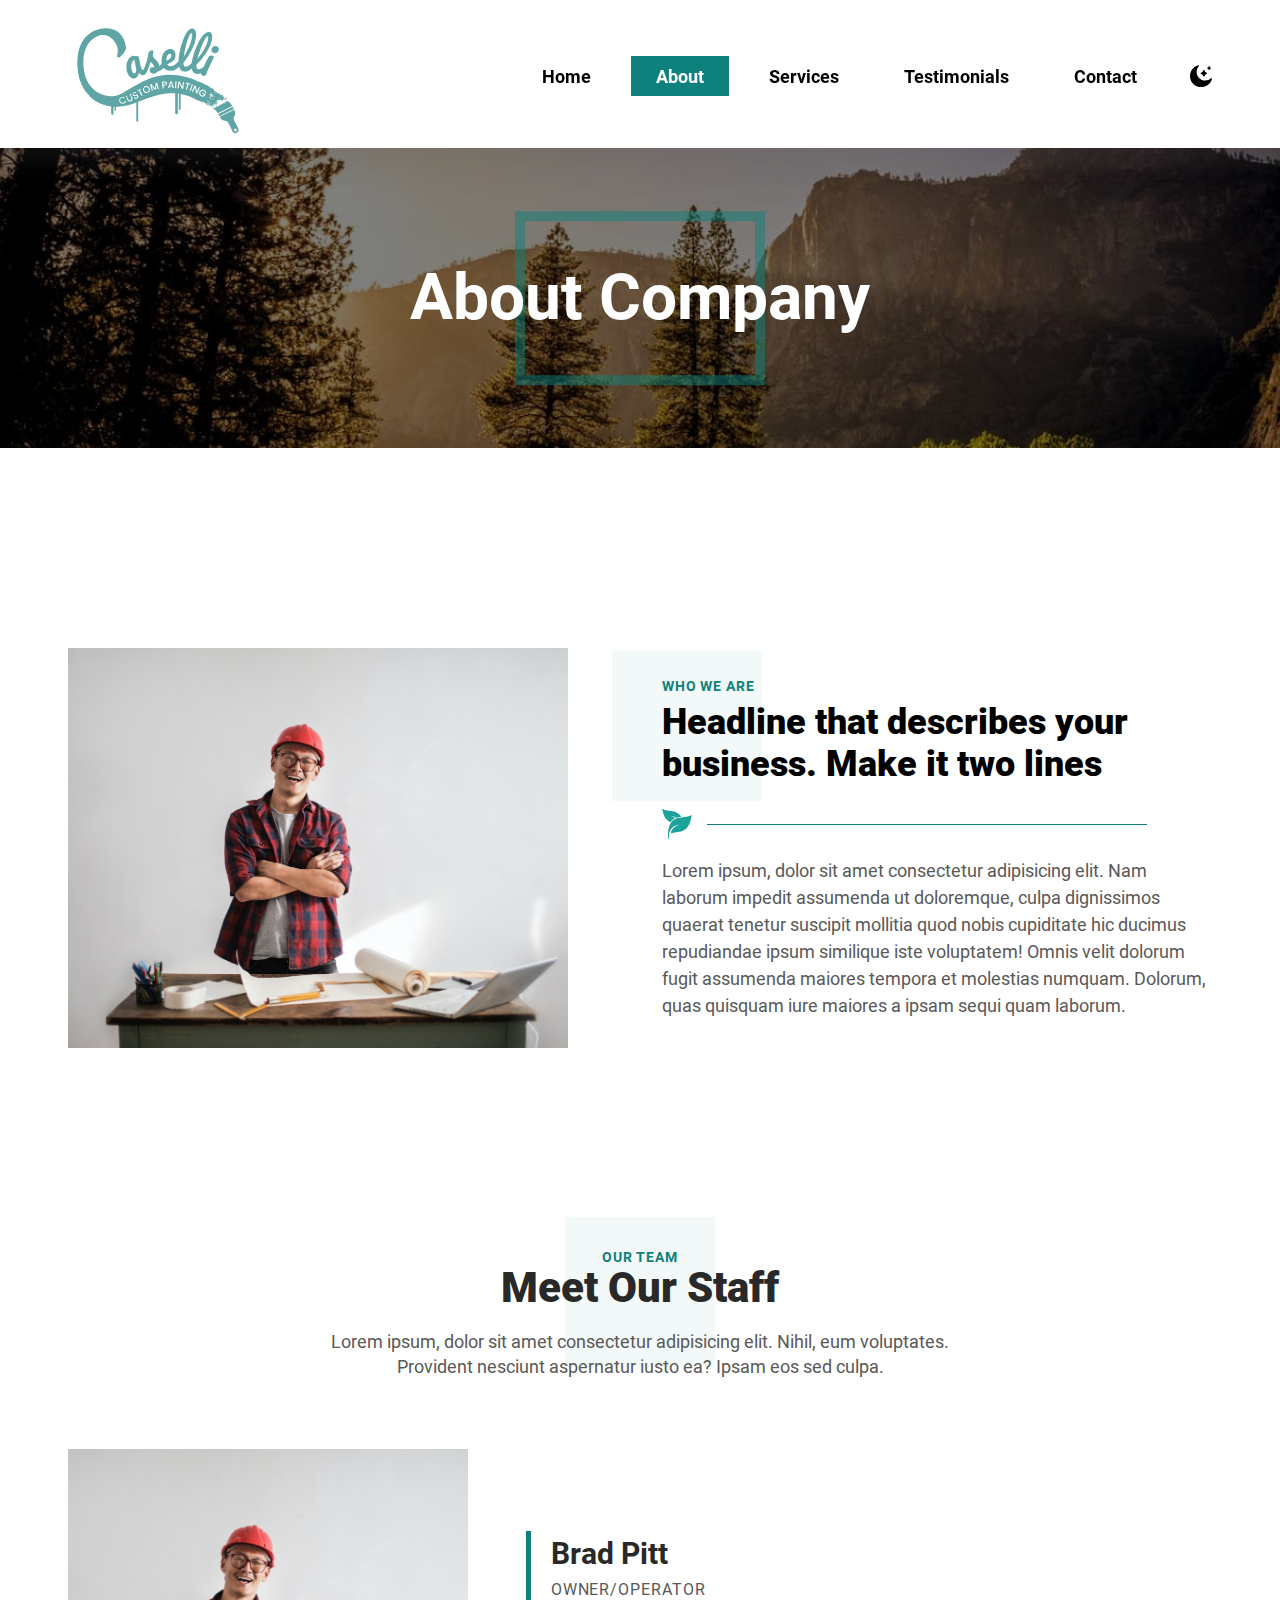
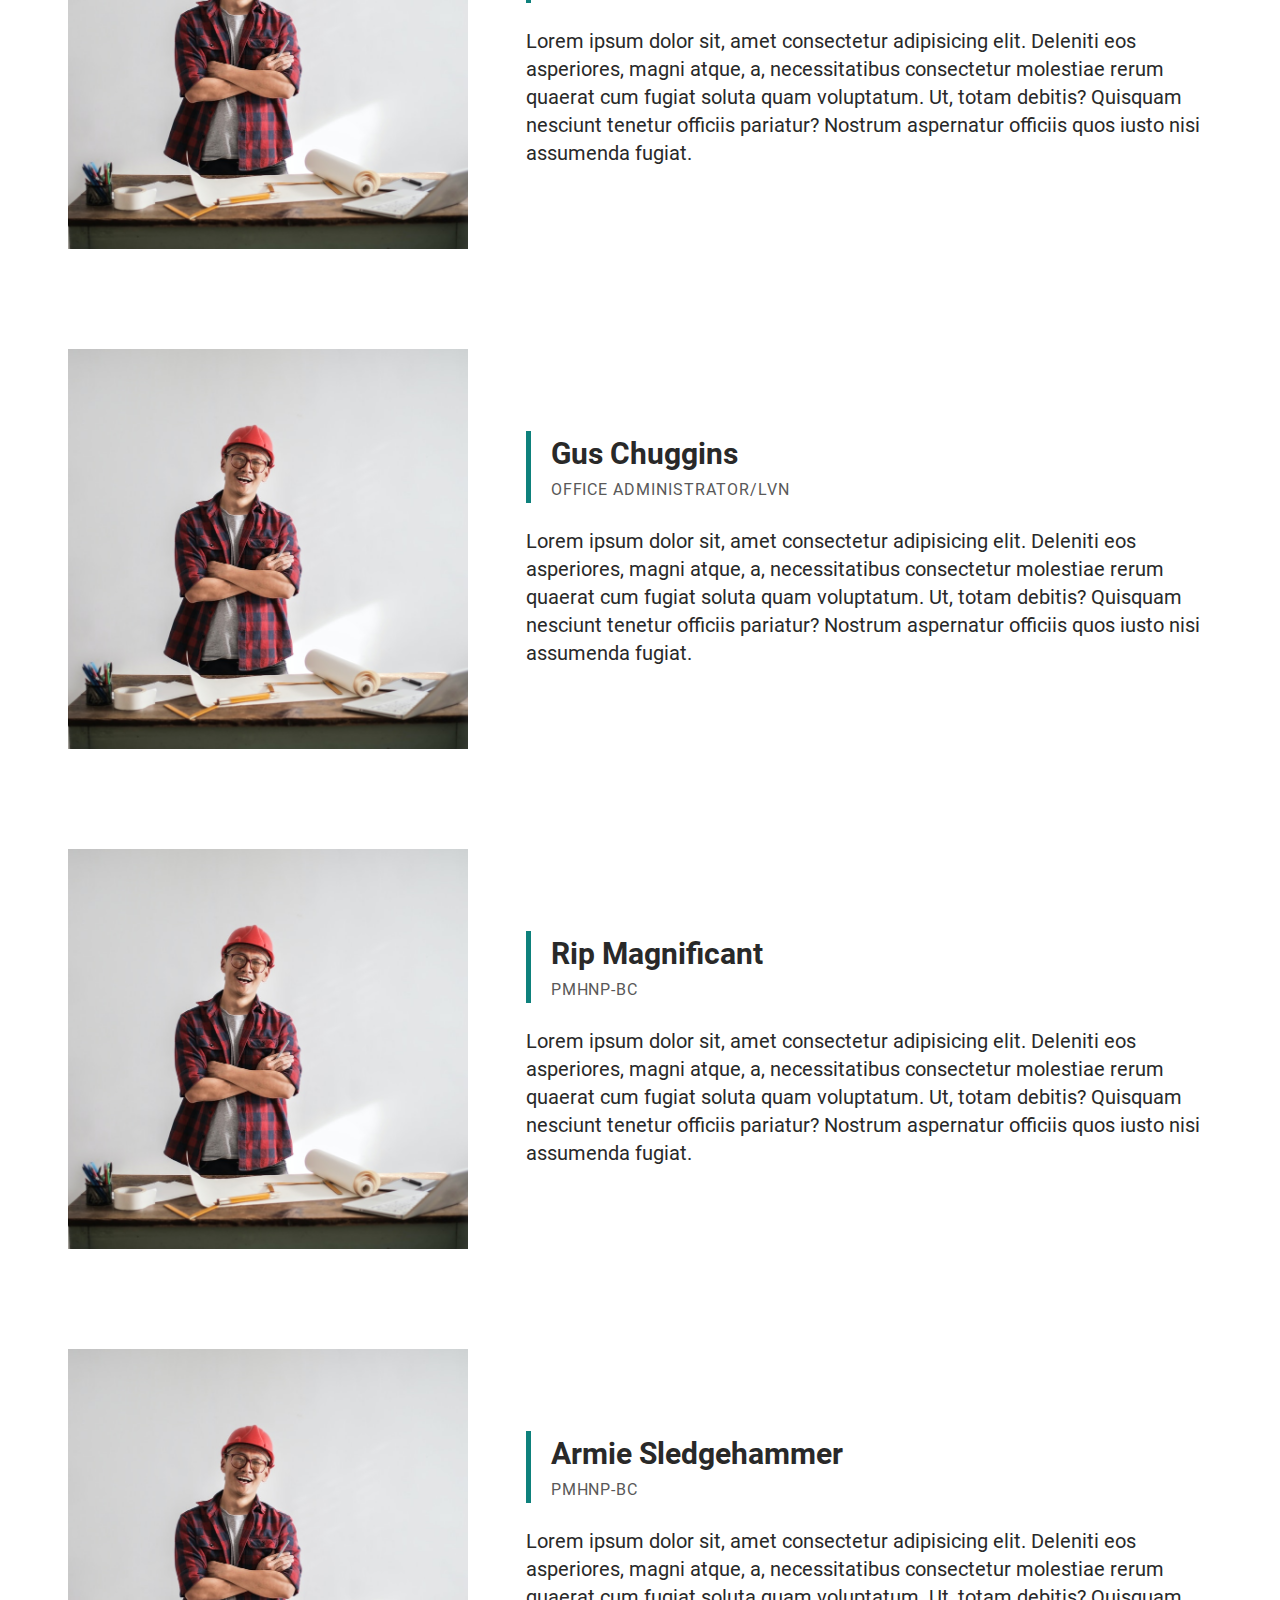
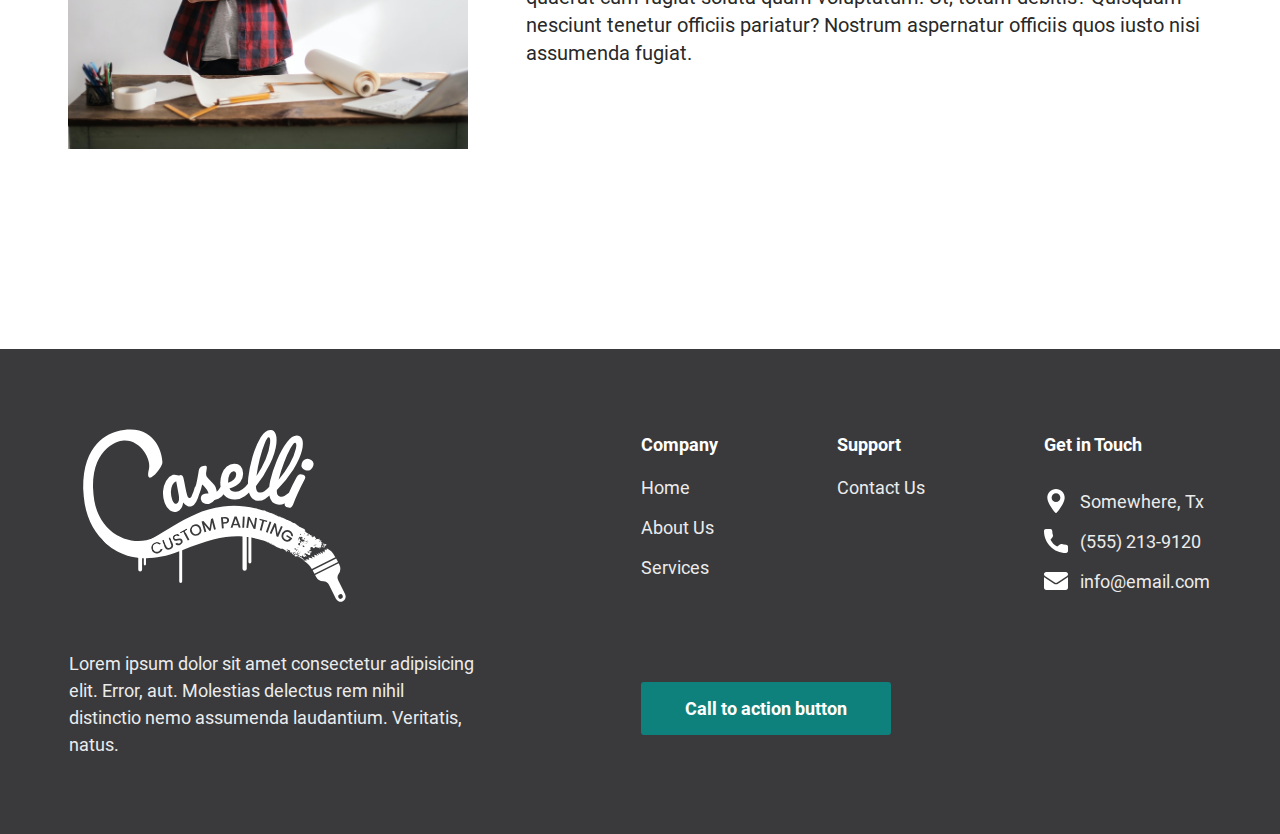
==== about.html @ 822d9004 "Initial Commit" ====
<!DOCTYPE html>
<html lang="en">
<head>

    <meta charset="UTF-8">
    <meta name="viewport" content="width=device-width, initial-scale=1.0">

    <link rel="canonical" href="">

    <meta name="description" content="">
    <meta name="keywords" content="">

    <!--Social Media Display-->
    <meta property="og:title" content=""/>
    <meta property="og:description" content=""/>
    <meta property="og:type" content="website" />
    <meta property="og:url" content=""/>
    <meta property="og:image" content=""/>
    <meta property="og:image:secure_url" content=""/>

    <!--Favicons-->
    <link rel="apple-touch-icon" sizes="180x180" href="/apple-touch-icon.png">
    <link rel="icon" type="image/png" sizes="32x32" href="/favicon-32x32.png?v1">
    <link rel="icon" type="image/png" sizes="16x16" href="/favicon-16x16.png">
    <link rel="manifest" href="/site.webmanifest">
    <meta name="msapplication-TileColor" content="#da532c">
    <meta name="theme-color" content="#ffffff">

    <!-- CSS -->
    <link rel="stylesheet" href="/css/root.css">
    <link rel="stylesheet" href="/css/about.css">
    <link rel="stylesheet" href="/css/dark.css">
    <link rel="stylesheet" href="/css/dark-root-styles.css">

    <title></title>
</head>
<body>

    <a class="skip" aria-label="skip to main content" href="index.html#main">Click To Skip To Main</a>

    <header>

        <!-- Mobile Nav Strip -->
        <div class="mobile-wrapper">
            <div class="mobile-nav container mobile-nav-container">
                <img class="light" id="mobile-logo" src="/images/logo.svg" alt="mobile_company_logo" height="60">

                <img class="dark" id="mobile-logo" src="/images/logo-white.svg" alt="mobile_company_logo" height="60">

                <!-- Hamburger Menu -->
                <button aria-label="open the menu" id="menu-button" class="hamburger hamburger--spring" onclick="toggleNav()" type="button">
                    <span aria-hidden="true" class="hamburger-box">
                        <span aria-hidden="true" class="hamburger-inner"></span>
                    </span>
                </button>
            </div>
        </div>

        <!-- ============================================ -->
        <!--                   NAVIGATION                 -->
        <!-- ============================================ -->

        <nav>
            <div class="navbar-menu">
                <div id="side-menu" class=" side-nav">
                    <a class="nav-logo" href="/index.html">
                        <img class="light" aria-hidden="true" decoding="async" src="images/logo.svg" alt="compnay logo" height="80">
                        <img class="dark" aria-hidden="true" decoding="async" src="images/logo-white.svg" alt="compnay logo" height="80">
                    </a>
                    <ul id="on-top" class="navbar-links">
                        <li class="nav-li"><a class="link" href="/index.html">Home</a></li>
                        <li class="nav-li"><a id="active-menu" class="link" href="/about.html">About</a></li>
                        <li class="nav-li"><a class="link" href="index.html#services">Services</a></li>
                        <!-- <li class="nav-li"><a class="link" href="html/portfolio.html">Portfolio</a></li> -->
                        <li class="nav-li"><a class="link" href="/testimonials.html">Testimonials</a></li>
                        <li class="nav-li"><a class="link" href="/contact.html">Contact</a></li>
                    </ul>
                </div>
                <button class="dark-mode-button top-dark-mode-button" aria-label="dark mode toggle">
                    <img class="moon" aria-hidden="true" src="/images/moon.svg" alt="" width="24" height="24">
                    <img class="sun" aria-hidden="true" src="/images/sun.svg" alt="" width="24" height="24">
                </button>
            </div>
        </nav>
    </header>
        
    <main id="main">
    
        <!-- ============================================ -->
        <!--                    LANDING                   -->
        <!-- ============================================ -->
    
        <section id="int-hero">
            <h1 id="home-h">About Company</h2>
        </section>

        <!-- ============================================ -->
        <!--                     About                    -->
        <!-- ============================================ -->
    
        <section id="about-content" class="section">
            <div class="container">
                <div class="image">
                    <img decoding="async" src="/images/about-image.jpg" alt="" width="" height="">
                </div>
                <div class="content">
                    <span class="topper">Who We Are</span>
                    <h2>Headline that describes your business.  Make it two lines</h2>
                    <div aria-hidden="true" class="decoration">
                        <img src="/images/leaf.svg" alt="">
                        <div class="line"></div>
                    </div>
                    <p>
                        Lorem ipsum, dolor sit amet consectetur adipisicing elit. Nam laborum impedit assumenda ut doloremque, culpa dignissimos quaerat tenetur suscipit mollitia quod nobis cupiditate hic ducimus repudiandae ipsum similique iste voluptatem! Omnis velit dolorum fugit assumenda maiores tempora et molestias numquam. Dolorum, quas quisquam iure maiores a ipsam sequi quam laborum.   
                    </p>
                </div>
            </div>
        </section>

        <!-- ============================================ -->
        <!--                     Staff                    -->
        <!-- ============================================ -->
    
        <section id="staff">
            <span class="topper">Our Team</span>
            <h2>Meet Our Staff</h2>
            <p class="main-p">
                Lorem ipsum, dolor sit amet consectetur adipisicing elit. Nihil, eum voluptates. Provident nesciunt aspernatur iusto ea? Ipsam eos sed culpa.
            </p>
            <div class="container">
                <div class="member">
                    <div class="image">
                        <img decoding="async" src="/images/about-image.jpg" alt="" width="" height="">
                    </div>
                    <div class="content">
                        <div class="desc">
                            <h3>Brad Pitt</h3>
                            <span class="title">Owner/Operator</span></div>
                        <p>
                            Lorem ipsum dolor sit, amet consectetur adipisicing elit. Deleniti eos asperiores, magni atque, a, necessitatibus consectetur molestiae rerum quaerat cum fugiat soluta quam voluptatum. Ut, totam debitis? Quisquam nesciunt tenetur officiis pariatur? Nostrum aspernatur officiis quos iusto nisi assumenda fugiat.
                        </p>
                    </div>
                </div>
                <div class="member">
                    <div class="image">
                        <img decoding="async" src="/images/about-image.jpg" alt="" width="" height="">
                    </div>
                    <div class="content">
                        <div class="desc">
                            <h3>Gus Chuggins</h3>
                            <span class="title">Office Administrator/LVN</span>
                        </div>
                        <p>
                            Lorem ipsum dolor sit, amet consectetur adipisicing elit. Deleniti eos asperiores, magni atque, a, necessitatibus consectetur molestiae rerum quaerat cum fugiat soluta quam voluptatum. Ut, totam debitis? Quisquam nesciunt tenetur officiis pariatur? Nostrum aspernatur officiis quos iusto nisi assumenda fugiat. 
                        </p>
                    </div>
                </div>
                <div class="member">
                    <div class="image">
                        <img loading="lazy" decoding="async" src="/images/about-image.jpg" alt="" width="" height="">
                    </div>
                    <div class="content">
                        <div class="desc">
                            <h3>Rip Magnificant</h3>
                            <span class="title">PMHNP-BC</span>
                        </div>
                        <p>
                            Lorem ipsum dolor sit, amet consectetur adipisicing elit. Deleniti eos asperiores, magni atque, a, necessitatibus consectetur molestiae rerum quaerat cum fugiat soluta quam voluptatum. Ut, totam debitis? Quisquam nesciunt tenetur officiis pariatur? Nostrum aspernatur officiis quos iusto nisi assumenda fugiat.
                        </p>
                    </div>
                </div>
                <div class="member">
                    <div class="image">
                        <img loading="lazy" decoding="async" src="/images/about-image.jpg" alt="" width="" height="">
                    </div>
                    <div class="content">
                        <div class="desc">
                            <h3>Armie Sledgehammer</h3>
                            <span class="title">PMHNP-BC</span>
                        </div>
                        <p>
                            Lorem ipsum dolor sit, amet consectetur adipisicing elit. Deleniti eos asperiores, magni atque, a, necessitatibus consectetur molestiae rerum quaerat cum fugiat soluta quam voluptatum. Ut, totam debitis? Quisquam nesciunt tenetur officiis pariatur? Nostrum aspernatur officiis quos iusto nisi assumenda fugiat.
                        </p>
                    </div>
                </div>
            </div>
        </section>
        
    </main>

    <!-- ============================================ -->
    <!--                     FOOTER                   -->
    <!-- ============================================ -->

    <footer id="footer">
        <div class="container">
            <div class="left-section">
                <a class="logo" href="/index.html"><img loading="lazy" decoding="async" src="/images/logo-white.svg" alt="logo" width="293" height="91"></a>
                <p>
                    Lorem ipsum dolor sit amet consectetur adipisicing elit. Error, aut. Molestias delectus rem nihil distinctio nemo assumenda laudantium. Veritatis, natus.
                </p>
            </div>
            <div class="right-section">
                <div class="lists">
                    <ul>
                        <li><h2>Company</h2></li>
                        <li><a href="/index.html">Home</a></li>
                        <li><a href="/about.html">About Us</a></li>
                        <li><a href="/contact.html">Services</a></li>
                    </ul>
                    <ul>
                        <li><h2>Support</h2></li>
                        <li><a href="/contact.html">Contact Us</a></li>
                    </ul>
                    <ul>
                        <li><h2>Get in Touch</h2></li>
                        <li><img loading="lazy" decoding="async" src="/images/pin.svg" alt="" width="24" height="24"><a href="" target="_blank">Somewhere, Tx</a></li>
                        <li><img loading="lazy" decoding="async" src="/images/footer-phone.svg" alt="" width="24" height="24"><a href="tel:555-213-9120">(555) 213-9120</a></li>
                        <li><img loading="lazy" decoding="async" src="/images/email.svg" alt="" width="24" height="24"><a href="mailto:info@email.com">info@email.com</a></li>
                    </ul>
                </div>
    
                <div class="buttons">
                    <a class="button-solid" href="/contact.html" >
                        Call to action button
                    </a>
                </div>
            </div>
        </div>
    </footer>

    <script>
        var ba = ["MSIE","Trident","Edge"];
        var b, ua = navigator.userAgent;
        for(var i=0; i < ba.length; i++){
            if( ua.indexOf(ba[i]) > -1 ){
                b = ba[i];
                break;
            }
        }
        if(b == "MSIE" || b == "Trident" || b == "Edge"){
            b = "Internet Explorer";
            alert("You are using the " + b + " browser and this browser is incompatible with this website and many others.  Please open this page in a different browser, either Chrome or Firefox.  Thank you!");
        }
    </script>

    <script defer src="/app.js"></script>
</body>
</html>
---- css/root.css ----
/*-- -------------------------- -->
<---         CORE STYLES        -->
<--- -------------------------- -*/
/* roboto-regular - latin */
@font-face {
  font-family: 'Roboto';
  font-style: normal;
  font-weight: 400;
  font-display: swap;
  src: local(''), url('/fonts/roboto-v29-latin-regular.woff2') format('woff2'), /* Chrome 26+, Opera 23+, Firefox 39+ */ url('/fonts/roboto-v29-latin-regular.woff') format('woff');
  
  /* Chrome 6+, Firefox 3.6+, IE 9+, Safari 5.1+ */
}
/* roboto-700 - latin */
@font-face {
  font-family: 'Roboto';
  font-style: normal;
  font-weight: 700;
  font-display: swap;
  src: local(''), url('/fonts/roboto-v29-latin-700.woff2') format('woff2'), /* Chrome 26+, Opera 23+, Firefox 39+ */ url('/fonts/roboto-v29-latin-700.woff') format('woff');
  
  /* Chrome 6+, Firefox 3.6+, IE 9+, Safari 5.1+ */
}
/* roboto-900 - latin */
@font-face {
  font-family: 'Roboto';
  font-style: normal;
  font-weight: 900;
  font-display: swap;
  src: local(''), url('/fonts/roboto-v29-latin-900.woff2') format('woff2'), /* Chrome 26+, Opera 23+, Firefox 39+ */ url('/fonts/roboto-v29-latin-900.woff') format('woff');
  
  /* Chrome 6+, Firefox 3.6+, IE 9+, Safari 5.1+ */
}
@media screen and (min-width: 0px) {
  body {
    font-size: 17px;
  }
  .section {
    padding-top: 5em;
    padding-bottom: 5em;
  }
  .wrapper {
    width: 100%;
    max-width: 22.5em;
    margin: auto;
  }
  .mobile {
    display: block;
  }
  .desktop {
    display: none;
  }
  .skip {
    position: absolute;
    opacity: 0;
    z-index: -1000;
  }
  * {
    -webkit-box-sizing: border-box;
    box-sizing: border-box;
  }
  html {
    scroll-behavior: smooth;
  }
  :root {
    --primary: #0e817c;
    --darkPrimary: #13726d;
    --tint: #0e524e;
    --shade: #49b5b0;
  }
  body,
  html {
    margin: 0;
    padding: 0;
    overflow-x: hidden !important;
    font-family: "Roboto", sans-serif;
  }
  a:hover {
    cursor: pointer;
  }
  p {
    margin-bottom: 1em;
  }
  p,
  li {
    line-height: 1.5em;
    font-size: 1em;
  }
  p,
  a,
  li {
    color: #292929;
    margin: 0;
    line-height: 1.4em;
    font-weight: normal;
  }
  h1,
  h2,
  h3,
  h4,
  h5,
  h6 {
    margin: 0;
    line-height: 1.2em;
    color: #292929;
    margin-bottom: 1.5em;
  }
  .container {
    padding: 0 0.5em;
    margin: auto;
  }
  /* hidden desktop elements */
  .topper-flex,
  #brand,
  .call-strip-button,
  .background {
    display: none;
  }
  button {
    text-transform: uppercase;
  }
  .button-solid {
    color: #fff;
    display: block;
    margin: auto;
    text-align: center;
    text-decoration: none;
    background: var(--primary);
    line-height: 2.65;
    width: 9em;
    border-radius: 0.16666667em;
    font-size: 0.9em;
    font-family: "Roboto", sans-serif;
    -webkit-transition: .2s ease;
    -o-transition: .2s ease;
    transition: .2s ease;
    display: inline-block;
    font-weight: bold;
    position: relative;
    z-index: 1;
  }
  .button-solid:before {
    content: '';
    position: absolute;
    display: block;
    height: 100%;
    width: 0%;
    background: #10625e;
    opacity: 1;
    top: 0;
    left: 0;
    z-index: -1;
    border-radius: 0.16666667em;
    transition: width .3s;
  }
  .button-solid:hover:before {
    width: 100%;
  }
  button:hover {
    cursor: pointer;
    -webkit-transition: .2s ease;
    -o-transition: .2s ease;
    transition: .2s ease;
  }
  .button-transparent {
    display: inline-block;
    background: transparent;
    border: 0.05555556em solid #ffffff;
    border-radius: 0.16666667em;
    text-align: center;
    font-size: 0.9em;
    margin: 0.55555556em 0;
    padding: 0px 30px;
    color: #FFFFFF;
    text-decoration: none;
    -webkit-animation-delay: 0.6s;
    animation-delay: 0.6s;
    white-space: nowrap;
    line-height: 2.77777778;
    -webkit-transition: .3s ease;
    -o-transition: .3s ease;
    transition: .3s ease;
  }
  .button-transparent:hover {
    color: #fff;
    background: var(--primary);
    border: none;
  }
  .hamburger {
    padding: 0;
    display: inline-block;
    cursor: pointer;
    -webkit-transition-property: opacity, -webkit-filter;
    transition-property: opacity, -webkit-filter;
    -o-transition-property: opacity, filter;
    transition-property: opacity, filter;
    transition-property: opacity, filter, -webkit-filter;
    -webkit-transition-duration: 0.15s;
    -o-transition-duration: 0.15s;
    transition-duration: 0.15s;
    -webkit-transition-timing-function: linear;
    -o-transition-timing-function: linear;
    transition-timing-function: linear;
    font: inherit;
    color: inherit;
    text-transform: none;
    background-color: transparent;
    border: 0;
    margin: 0;
    overflow: visible;
    position: relative;
    z-index: 2000;
  }
  .hamburger:hover {
    opacity: 0.7;
    cursor: pointer;
  }
  .hamburger.is-active:hover {
    opacity: 0.7;
    cursor: pointer;
  }
  .hamburger.is-active .hamburger-inner,
  .hamburger.is-active .hamburger-inner::before,
  .hamburger.is-active .hamburger-inner::after {
    background-color: #000;
  }
  .hamburger-box {
    width: 1.5em;
    height: 1.2em;
    display: inline-block;
    position: relative;
    z-index: 2000;
  }
  .hamburger-inner {
    display: block;
    top: 50%;
    margin-top: -0.1em;
  }
  .hamburger-inner,
  .hamburger-inner::before,
  .hamburger-inner::after {
    width: 1.5em;
    height: 0.1em;
    background-color: #000;
    border-radius: 0.2em;
    position: absolute;
    -webkit-transition-property: -webkit-transform;
    transition-property: -webkit-transform;
    -o-transition-property: transform;
    transition-property: transform;
    transition-property: transform, -webkit-transform;
    -webkit-transition-duration: 0.15s;
    -o-transition-duration: 0.15s;
    transition-duration: 0.15s;
    -webkit-transition-timing-function: ease;
    -o-transition-timing-function: ease;
    transition-timing-function: ease;
  }
  .hamburger-inner::before,
  .hamburger-inner::after {
    content: "";
    display: block;
  }
  .hamburger-inner::before {
    top: -0.5em;
  }
  .hamburger-inner::after {
    bottom: -0.5em;
    width: 1em;
  }
  /* * Spring */
  .hamburger--spring .hamburger-inner {
    top: 0.1em;
    -webkit-transition: background-color 0s 0.13s linear;
    -o-transition: background-color 0s 0.13s linear;
    transition: background-color 0s 0.13s linear;
    -webkit-transition-delay: .22s;
    -o-transition-delay: .22s;
    transition-delay: .22s;
  }
  .hamburger--spring .hamburger-inner::before {
    top: 0.5em;
    -webkit-transition: top 0.1s 0.2s cubic-bezier(0.33333, 0.66667, 0.66667, 1), -webkit-transform 0.13s cubic-bezier(0.55, 0.055, 0.675, 0.19);
    transition: top 0.1s 0.2s cubic-bezier(0.33333, 0.66667, 0.66667, 1), -webkit-transform 0.13s cubic-bezier(0.55, 0.055, 0.675, 0.19);
    -o-transition: top 0.1s 0.2s cubic-bezier(0.33333, 0.66667, 0.66667, 1), transform 0.13s cubic-bezier(0.55, 0.055, 0.675, 0.19);
    transition: top 0.1s 0.2s cubic-bezier(0.33333, 0.66667, 0.66667, 1), transform 0.13s cubic-bezier(0.55, 0.055, 0.675, 0.19);
    transition: top 0.1s 0.2s cubic-bezier(0.33333, 0.66667, 0.66667, 1), transform 0.13s cubic-bezier(0.55, 0.055, 0.675, 0.19), -webkit-transform 0.13s cubic-bezier(0.55, 0.055, 0.675, 0.19);
    -webkit-transition-delay: .22s;
    -o-transition-delay: .22s;
    transition-delay: .22s;
  }
  .hamburger--spring .hamburger-inner::after {
    top: 1em;
    -webkit-transition: top 0.2s 0.2s cubic-bezier(0.33333, 0.66667, 0.66667, 1), -webkit-transform 0.13s cubic-bezier(0.55, 0.055, 0.675, 0.19);
    transition: top 0.2s 0.2s cubic-bezier(0.33333, 0.66667, 0.66667, 1), -webkit-transform 0.13s cubic-bezier(0.55, 0.055, 0.675, 0.19);
    -o-transition: top 0.2s 0.2s cubic-bezier(0.33333, 0.66667, 0.66667, 1), transform 0.13s cubic-bezier(0.55, 0.055, 0.675, 0.19);
    transition: top 0.2s 0.2s cubic-bezier(0.33333, 0.66667, 0.66667, 1), transform 0.13s cubic-bezier(0.55, 0.055, 0.675, 0.19);
    transition: top 0.2s 0.2s cubic-bezier(0.33333, 0.66667, 0.66667, 1), transform 0.13s cubic-bezier(0.55, 0.055, 0.675, 0.19), -webkit-transform 0.13s cubic-bezier(0.55, 0.055, 0.675, 0.19);
    -webkit-transition-delay: .22s;
    -o-transition-delay: .22s;
    transition-delay: .22s;
  }
  .hamburger--spring.is-active .hamburger-inner {
    -webkit-transition-delay: 0.22s;
    -o-transition-delay: 0.22s;
    transition-delay: 0.22s;
    background-color: transparent !important;
    background: #000;
  }
  .hamburger--spring.is-active .hamburger-inner::before {
    background: #000;
    top: 0;
    -webkit-transition: top 0.1s 0.15s cubic-bezier(0.33333, 0, 0.66667, 0.33333), -webkit-transform 0.13s 0.22s cubic-bezier(0.215, 0.61, 0.355, 1);
    transition: top 0.1s 0.15s cubic-bezier(0.33333, 0, 0.66667, 0.33333), -webkit-transform 0.13s 0.22s cubic-bezier(0.215, 0.61, 0.355, 1);
    -o-transition: top 0.1s 0.15s cubic-bezier(0.33333, 0, 0.66667, 0.33333), transform 0.13s 0.22s cubic-bezier(0.215, 0.61, 0.355, 1);
    transition: top 0.1s 0.15s cubic-bezier(0.33333, 0, 0.66667, 0.33333), transform 0.13s 0.22s cubic-bezier(0.215, 0.61, 0.355, 1);
    transition: top 0.1s 0.15s cubic-bezier(0.33333, 0, 0.66667, 0.33333), transform 0.13s 0.22s cubic-bezier(0.215, 0.61, 0.355, 1), -webkit-transform 0.13s 0.22s cubic-bezier(0.215, 0.61, 0.355, 1);
    -webkit-transform: translate3d(0, 10px, 0) rotate(45deg);
    transform: translate3d(0, 10px, 0) rotate(45deg);
  }
  .hamburger--spring.is-active .hamburger-inner::after {
    background: #000;
    width: 1.5em;
    top: 0;
    -webkit-transition: top 0.2s cubic-bezier(0.33333, 0, 0.66667, 0.33333), -webkit-transform 0.13s 0.22s cubic-bezier(0.215, 0.61, 0.355, 1);
    transition: top 0.2s cubic-bezier(0.33333, 0, 0.66667, 0.33333), -webkit-transform 0.13s 0.22s cubic-bezier(0.215, 0.61, 0.355, 1);
    -o-transition: top 0.2s cubic-bezier(0.33333, 0, 0.66667, 0.33333), transform 0.13s 0.22s cubic-bezier(0.215, 0.61, 0.355, 1);
    transition: top 0.2s cubic-bezier(0.33333, 0, 0.66667, 0.33333), transform 0.13s 0.22s cubic-bezier(0.215, 0.61, 0.355, 1);
    transition: top 0.2s cubic-bezier(0.33333, 0, 0.66667, 0.33333), transform 0.13s 0.22s cubic-bezier(0.215, 0.61, 0.355, 1), -webkit-transform 0.13s 0.22s cubic-bezier(0.215, 0.61, 0.355, 1);
    -webkit-transform: translate3d(0, 10px, 0) rotate(-45deg);
    transform: translate3d(0, 10px, 0) rotate(-45deg);
  }
  /*-- -------------------------- -->
	<---         NAVIGATION         -->
	<--- -------------------------- -*/
  /* Hidden Elements */
  .navbar-menu img,
  .call-us,
  .quote-nav-button {
    display: none;
  }
  .main-skip {
    position: absolute;
    top: 0;
    left: 0;
    z-index: -10;
  }
  .nav-comb {
    display: block !important;
    position: absolute;
    width: 26.5em;
    -webkit-transform: rotate(120deg);
    -ms-transform: rotate(120deg);
    transform: rotate(120deg);
    right: -14em;
    top: 17.5em;
    opacity: .4;
  }
  /* Top Mobile Navigation */
  .mobile-wrapper {
    height: 3.5em;
    -webkit-transition: .3s ease;
    -o-transition: .3s ease;
    transition: .3s ease;
    position: relative;
    z-index: 1000;
    background: #777;
    border-bottom: 0.15em solid var(--primary);
  }
  .mobile-nav {
    position: relative;
    display: -webkit-box;
    display: -ms-flexbox;
    display: flex;
    -webkit-box-align: center;
    -ms-flex-align: center;
    align-items: center;
    -webkit-box-pack: center;
    -ms-flex-pack: center;
    justify-content: center;
    height: 100%;
    z-index: 100;
    background: #fff;
  }
  .hamburger {
    position: absolute;
    right: 0.5em;
    top: 1.1em;
  }
  /* Navigation Links */
  .mobile-wrapper img {
    height: 3.9em;
    margin-top: 0.25em;
  }
  .navbar-menu {
    background: #f5f5f5;
    width: 0;
    position: absolute;
    right: 0;
    height: 100%;
    -webkit-transition: 0.3s ease-in-out;
    -o-transition: 0.3s ease-in-out;
    transition: 0.3s ease-in-out;
    z-index: 1000;
    max-width: 62.5em;
    margin-left: auto !important;
    margin-right: auto !important;
  }
  .side-nav {
    pointer-events: none;
    position: relative;
    padding: 2em 0;
    position: absolute;
    right: 2em;
    visibility: hidden;
    -webkit-transition: .3s ease;
    -o-transition: .3s ease;
    transition: .3s ease;
    -webkit-transition-delay: .2s;
    -o-transition-delay: .2s;
    transition-delay: .2s;
  }
  .side-nav ul {
    margin: 0;
    text-align: right;
    list-style: none;
    margin-top: 2.5em;
    transform: translateX(0.5em);
  }
  .side-nav ul li {
    margin-bottom: 1em;
  }
  .side-nav a {
    text-decoration: none;
    padding: 0.25em 0.5em 0.25em 0.5em;
    -webkit-transition: 0.3s ease-in-out;
    -o-transition: 0.3s ease-in-out;
    transition: 0.3s ease-in-out;
    -webkit-transition-delay: .2s;
    -o-transition-delay: .2s;
    transition-delay: .2s;
    opacity: 0;
    visibility: hidden;
    font-family: 'Roboto', sans-serif;
  }
  #active-menu {
    border-right: 0.2em solid var(--primary);
    color: var(--primary);
  }
}
/* Ipad Pro */
@media screen and (min-width: 450px) and (max-width: 991px) {
  .container {
    max-width: 45em;
  }
  .mobile-nav {
    width: 100% !important;
    max-width: 100% !important;
  }
}
/* Tablets */
@media screen and (min-width: 750px) and (max-width: 1023px) {
  .mobile-nav {
    max-width: 100%;
  }
  p {
    font-size: 1em;
  }
}
/* Small Desktop */
@media screen and (min-width: 1024px) {
  .mobile-nav {
    max-width: 100%;
  }
  section {
    padding: 5em 0.5em;
  }
  p {
    font-size: 1em;
  }
  /* Hidden Elements */
  .mobile-wrapper,
  .nav-comb {
    display: none !important;
  }
  /* Un-Hidden Elements */
  .side-nav a {
    opacity: 1;
    visibility: visible;
  }
  .quote-nav-button {
    display: block;
  }
  .container {
    max-width: 55em;
  }
  /*navbar */
  nav {
    width: 100%;
    position: absolute;
    display: -webkit-box;
    display: -ms-flexbox;
    display: flex;
    -webkit-box-pack: center;
    -ms-flex-pack: center;
    justify-content: center;
    height: 5em;
  }
  .navbar-menu {
    width: 96%;
    min-height: 5em;
    height: 7.65em;
    margin: auto;
    position: fixed;
    display: -webkit-box;
    display: -ms-flexbox;
    display: flex;
    -webkit-box-align: center;
    -ms-flex-align: center;
    align-items: center;
    z-index: 10000;
    left: 0;
    background: transparent;
    overflow: visible;
    -webkit-box-sizing: border-box;
    box-sizing: border-box;
    max-width: 57.2em;
  }
  .navbar-menu .nav-logo {
    margin: 0 !important;
    position: absolute;
    left: 0px;
    height: 6em;
    width: 9em;
    top: 50%;
    transform: translateY(-50%);
    padding: 0;
  }
  .navbar-menu .nav-logo:before {
    display: none;
  }
  .navbar-menu .nav-logo img {
    width: 100%;
    height: auto;
  }
  .navbar-menu .nav-logo img.light {
    display: block;
  }
  body {
    position: relative;
    font-size: 20px;
  }
  body:before {
    content: '';
    top: 0;
    width: 100%;
    height: 7.4em;
    background: #fff;
    position: fixed;
    z-index: 1000;
    left: 0;
    box-shadow: rgba(100, 100, 111, 0.2) 0px 7px 29px 0px;
  }
  #on-top {
    margin-right: 2.5em;
    display: -webkit-box;
    display: -ms-flexbox;
    display: flex;
    -webkit-box-align: center;
    -ms-flex-align: center;
    align-items: center;
    -webkit-box-pack: end;
    -ms-flex-pack: end;
    justify-content: flex-end;
  }
  .side-nav {
    padding: 0;
    width: 100%;
    max-width: 72.5em;
    height: 100%;
    display: -webkit-box;
    display: -ms-flexbox;
    display: flex;
    -webkit-box-align: center;
    -ms-flex-align: center;
    align-items: center;
    -webkit-box-pack: end;
    -ms-flex-pack: end;
    justify-content: flex-end;
    right: 0;
    background: transparent;
    border-radius: 5px;
    pointer-events: initial;
  }
  .side-nav ul {
    margin-top: 0;
    transform: translateX(0);
  }
  .side-nav ul li {
    margin: 0 0 0 0.83333333em;
    text-align: right;
    color: #fff;
    font-size: 0.9em;
  }
  .side-nav ul li:hover a.link {
    color: #fff;
  }
  .side-nav ul li:hover a.link:before {
    width: 100%;
    opacity: 1;
    transform: translateY(-50%) scaleX(1);
  }
  .side-nav a {
    padding: 0 1.38888889em;
    color: #000;
    -webkit-transition: .2s ease;
    -o-transition: .2s ease;
    transition: .2s ease;
    font-size: 1em;
    text-transform: capitalize;
    position: relative;
    font-weight: bold;
  }
  .side-nav a:before {
    cursor: pointer;
    -webkit-transition: .2s ease;
    -o-transition: .2s ease;
    transition: .2s ease;
    content: '';
    background: var(--primary);
    height: 2.22222222em;
    width: 100%;
    position: absolute;
    left: 0;
    top: 50%;
    transform: translateY(-50%) scaleX(0);
    z-index: -1;
    opacity: 0;
    transition: opacity .3s, transform .3s;
  }
  .side-nav a#active-menu {
    position: relative;
    border: none;
    color: #fff;
    padding-top: 0;
    padding-bottom: 0;
    font-weight: bold;
  }
  .side-nav a#active-menu:before {
    cursor: pointer;
    -webkit-transition: .2s ease;
    -o-transition: .2s ease;
    transition: .2s ease;
    content: '';
    background: var(--primary);
    height: 2.22222222em;
    width: 100%;
    position: absolute;
    left: 0;
    top: 50%;
    transform: translateY(-50%);
    z-index: -1;
    opacity: 1;
    transition: opacity .3s, transform .3s;
  }
}
/* Regular Desktop */
@media screen and (min-width: 1300px) {
  .side-nav .schedule a {
    display: block;
  }
}
@media only screen and (min-width: 2000px) {
  body {
    font-size: 1vw;
  }
}
/* ==========================================================
+                                                           +
+															+
+															+
+															+
+															+
+        		            FOOTER		            		+           
+															+
+															+
+															+
+															+
+															+
+==========================================================*/
/*-- -------------------------- -->
<---           Footer           -->
<--- -------------------------- -*/
/* Mobile */
@media only screen and (min-width: 0em) {
  #footer {
    background: #3A3A3C;
    padding: 3.1em 0 3.8em;
    font-size: min(4vw, 1.2em);
  }
  #footer .left-section {
    margin: auto;
    margin-bottom: 2.5em;
  }
  #footer .left-section .logo {
    display: block;
    margin: auto;
    width: 14.65em;
    height: auto;
    margin-bottom: 1.5em;
    text-align: center;
  }
  #footer .left-section .logo img {
    width: 100%;
    height: auto;
  }
  #footer .left-section p {
    font-size: 0.9em;
    line-height: 1.5;
    color: #fff;
    opacity: .9;
    text-align: center;
    width: 100%;
    width: 22.61111111em;
    margin: auto;
  }
  #footer .right-section {
    width: 96%;
    max-width: 20.35em;
    margin: auto;
  }
  #footer .right-section .lists {
    display: flex;
    justify-content: space-between;
    flex-wrap: wrap;
    width: 96%;
    max-width: 15.35em;
    margin: auto;
    margin-bottom: 2.5em;
  }
  #footer .right-section .lists ul {
    padding: 0;
    margin-bottom: 0;
    margin-top: 0;
  }
  #footer .right-section .lists ul:nth-of-type(3) {
    margin-top: 2.5em;
  }
  #footer .right-section .lists ul:nth-of-type(3) li {
    display: flex;
    justify-content: flex-start;
    align-items: center;
    margin-bottom: 0.8em;
  }
  #footer .right-section .lists ul:nth-of-type(3) li:last-of-type {
    margin-bottom: 0;
  }
  #footer .right-section .lists ul:nth-of-type(3) li img {
    display: inline-block;
    height: 1.2em;
    width: 1.2em;
    margin-right: 0.6em;
  }
  #footer .right-section .lists ul li {
    list-style: none;
    margin-bottom: 0.6em;
  }
  #footer .right-section .lists ul li a {
    text-decoration: none;
    color: #fff;
    opacity: .9;
    font-size: 0.9em;
    line-height: 1.16666667;
  }
  #footer .right-section .lists ul h2 {
    color: #fff;
    font-size: 0.9em;
    line-height: 1.16666667;
    margin-bottom: 1em;
  }
  #footer .right-section .buttons {
    display: flex;
    justify-content: center;
  }
  #footer .right-section .button-solid {
    margin: 0;
    height: 2.94444444em;
    padding-top: 0.16666667em;
    width: 13.88888889em;
  }
}
/* Tablet */
/* Small Desktop */
@media only screen and (min-width: 64em) {
  #footer {
    font-size: min(1.7vw, 1em);
  }
  #footer .container {
    display: flex;
    flex-direction: row;
    flex-wrap: nowrap;
    justify-content: space-between;
    width: 100%;
    max-width: 57.2em;
    margin: auto;
    padding: 0;
  }
  #footer .left-section {
    width: 20.45em;
    margin: 0;
  }
  #footer .left-section .logo {
    text-align: left;
    margin-left: 0;
  }
  #footer .left-section p {
    text-align: left;
  }
  #footer .right-section .lists {
    width: 28.45em;
    margin: 0;
    max-width: initial;
    margin-bottom: 4.45em;
  }
  #footer .right-section .lists ul:nth-of-type(3) {
    margin-top: 0;
  }
  #footer .right-section .lists ul li a {
    position: relative;
  }
  #footer .right-section .lists ul li a:before {
    content: '';
    position: absolute;
    display: block;
    height: 0.11111111em;
    width: 0%;
    background: var(--primary);
    opacity: 1;
    bottom: -0.16666667em;
    left: 0;
    transition: width .3s;
  }
  #footer .right-section .lists ul li a:hover:before {
    width: 100%;
  }
  #footer .right-section .buttons {
    justify-content: flex-start;
  }
}
/* Large Desktop */
---- css/about.css ----
/*-- -------------------------- -->
<---          Landing           -->
<--- -------------------------- -*/
/* Mobile */
@media only screen and (min-width: 0em) {
  #int-hero {
    min-height: 50vh;
    background: url("/images/about-mobile.jpg");
    background-size: cover;
    background-position: center;
    background-repeat: no-repeat;
    display: flex;
    justify-content: center;
    align-items: center;
    position: relative;
    z-index: 1;
  }
  #int-hero:before {
    content: '';
    position: absolute;
    display: block;
    height: 100%;
    width: 100%;
    background: #000;
    opacity: .5;
    top: 0;
    left: 0;
    z-index: -1;
  }
  #int-hero h1 {
    color: #fff;
    font-size: 3.2em;
    text-align: center;
    margin: 0;
    position: relative;
  }
  #int-hero h1:before {
    content: '';
    position: absolute;
    display: block;
    height: 200%;
    width: 50%;
    background: transparent;
    border: 0.15625em solid var(--primary);
    opacity: .5;
    top: 50%;
    left: 50%;
    transform: translate(-50%, -50%);
    z-index: -1;
  }
}
/* Tablet */
@media only screen and (min-width: 48em) {
  #int-hero {
    font-size: 20px;
    background: url("/images/about.jpg");
    background-size: cover;
    background-position: center;
    background-repeat: no-repeat;
  }
}
/* Small Desktop */
@media only screen and (min-width: 64em) {
  #int-hero {
    min-height: 15em;
    height: 15em;
    margin-top: 7.4em;
    background-position: center 80%;
    background-attachment: fixed;
    font-size: inherit;
  }
}
/*-- -------------------------- -->
<---           About            -->
<--- -------------------------- -*/
/* Mobile */
@media only screen and (min-width: 0em) {
  #about-content .container {
    padding: 0;
    width: 96%;
    margin: auto;
  }
  #about-content .image {
    position: relative;
    width: 100%;
    max-width: 20em;
    height: 20em;
    margin: auto;
    margin-bottom: 2.5em;
  }
  #about-content .image img {
    position: absolute;
    top: 0;
    left: 0;
    height: 100%;
    width: 100%;
    object-fit: cover;
  }
  #about-content .content .topper {
    font-size: 0.7em;
    line-height: 1.35714286;
    color: var(--primary);
    letter-spacing: .06em;
    margin-bottom: 0.42857143em;
    display: block;
    text-transform: uppercase;
    font-weight: bold;
  }
  #about-content .content h2 {
    font-size: 1.8em;
    line-height: 1.16666667;
    color: #000;
    font-weight: 900;
    margin-bottom: 0.66666667em;
    position: relative;
  }
  #about-content .content h2:before {
    content: '';
    position: absolute;
    display: block;
    height: 4.16666667em;
    width: 4.16666667em;
    background: var(--primary);
    opacity: .05;
    top: -1.38888889em;
    left: -1.38888889em;
    z-index: -1;
  }
  #about-content .content .decoration {
    display: flex;
    justify-content: flex-start;
    align-items: center;
    margin-bottom: 0.9em;
  }
  #about-content .content .decoration img {
    width: 1.5em;
    height: 1.5em;
    display: inline-block;
    margin-right: 0.75em;
  }
  #about-content .content .decoration .line {
    width: 80%;
    height: 1px;
    background: var(--primary);
  }
  #about-content .content p {
    font-size: 0.9em;
    line-height: 1.5;
    color: #595959;
  }
}
/* Tablet */
@media only screen and (min-width: 48em) {
  #about-content {
    padding-top: 10em;
  }
  #about-content .container {
    display: flex;
    justify-content: space-between;
    align-items: center;
    max-width: 57.2em;
  }
  #about-content .image {
    margin: 0;
    max-width: 20em;
  }
  #about-content .content {
    width: 27.5em;
    margin-left: 2.5em;
  }
}
/* Small Desktop */
@media only screen and (min-width: 64em) {
  #about-content .image {
    max-width: 25em;
  }
}
/*-- -------------------------- -->
<---           Staff            -->
<--- -------------------------- -*/
/* Mobile */
@media only screen and (min-width: 0em) {
  #staff {
    padding-top: 5em;
  }
  #staff .container {
    width: 90%;
    margin: auto;
  }
  #staff .topper {
    font-size: 0.7em;
    line-height: 1.35714286;
    color: #0e817c;
    letter-spacing: .06em;
    margin-bottom: 0.42857143em;
    display: block;
    text-transform: uppercase;
    font-weight: bold;
    margin: auto;
    text-align: center;
  }
  #staff h2 {
    font-size: 2.1em;
    line-height: 1em;
    font-weight: 900;
    text-align: center;
    display: block;
    margin-bottom: 0.47619048em;
    position: relative;
  }
  #staff h2:before {
    content: '';
    position: absolute;
    height: 3.57142857em;
    width: 3.57142857em;
    background: var(--primary);
    opacity: .05;
    top: -1.19047619em;
    left: 50%;
    transform: translateX(-50%);
    z-index: -1;
  }
  #staff .main-p {
    font-size: 0.9em;
    color: #595959;
    text-align: center;
    width: 100%;
    max-width: 35em;
    margin: auto;
    margin-bottom: 3.88888889em;
  }
  #staff .member {
    margin-bottom: 3.75em;
    width: 100%;
    max-width: 20em;
  }
  #staff .member .image {
    position: relative;
    width: 100%;
    max-width: 20em;
    height: 20em;
    margin: auto;
    margin-bottom: 2.5em;
  }
  #staff .member .image img {
    position: absolute;
    top: 0;
    left: 0;
    height: 100%;
    width: 100%;
    object-fit: cover;
  }
  #staff .member .desc {
    border-left: 5px solid var(--primary);
    padding-left: 20px;
  }
  #staff .member h3 {
    font-size: 1.5em;
    line-height: 1.5em;
    margin-bottom: 0em;
  }
  #staff .member .title {
    font-size: 0.8em;
    line-height: 1.6875;
    text-transform: uppercase;
    letter-spacing: .06em;
    color: #595959;
    margin-bottom: 1.5em;
    display: block;
  }
}
/* Tablet */
@media only screen and (min-width: 48em) {
  #staff .container {
    display: flex;
    justify-content: space-between;
    flex-wrap: wrap;
    width: 96%;
    max-width: 57.2em;
    padding: 0;
  }
  #staff .member {
    margin: 0;
    margin-bottom: 5em;
    display: flex;
    justify-content: space-between;
    align-items: center;
    width: 100%;
    max-width: none;
  }
  #staff .member .image {
    width: 40%;
    margin: 0;
    margin-right: 2.5em;
  }
  #staff .member .content {
    width: 60%;
  }
}
/* Small Desktop */
/* Large Desktop */
---- css/dark.css ----
/* Pages */
@media screen and (min-width: 0px) {
  body.dark-mode {
    /*-- -------------------------- -->
        <---           Home             -->
        <--- -------------------------- -*/
    /*-- -------------------------- -->
        <---           About            -->
        <--- -------------------------- -*/
    /*-- -------------------------- -->
        <---          Contact           -->
        <--- -------------------------- -*/
    /*-- -------------------------- -->
        <---        Testimonials        -->
        <--- -------------------------- -*/
  }
  body.dark-mode #hero {
    position: relative;
  }
  body.dark-mode #hero:before {
    content: '';
    position: absolute;
    display: block;
    height: 100%;
    width: 100%;
    background: #000;
    opacity: .7;
    top: 0;
    left: 0;
  }
  body.dark-mode #hero h1 {
    color: #fff;
  }
  body.dark-mode #hero .call-now .light {
    display: none;
  }
  body.dark-mode #hero .call-now .dark {
    display: inline-block;
  }
  body.dark-mode #hero .call-now .text {
    color: #fff;
  }
  body.dark-mode #hero .call-now .number {
    color: #fff;
  }
  body.dark-mode #hero .button-solid {
    background: var(--darkPrimary);
  }
  body.dark-mode #hero .button-solid:before {
    background: var(--tint);
  }
  body.dark-mode #services .service {
    background: var(--darkPrimary);
  }
  body.dark-mode #services .service .button-solid:before {
    background: var(--tint);
  }
  body.dark-mode #services .service:nth-of-type(2) {
    background: var(--tint);
  }
  body.dark-mode #services .service:nth-of-type(2) .button-solid:before {
    background: var(--primary);
  }
  body.dark-mode #about:before {
    background: #0a0a0a;
  }
  body.dark-mode #about .left-section:before {
    background: var(--shade);
    opacity: .1;
  }
  body.dark-mode #about .right-section .topper {
    color: var(--shade);
  }
  body.dark-mode #about .right-section h2 {
    color: #fff;
  }
  body.dark-mode #about .right-section h2:before {
    background: var(--shade);
    opacity: .1;
  }
  body.dark-mode #about .right-section h2 span {
    color: var(--shade);
  }
  body.dark-mode #about .right-section .decoration .line {
    background: var(--shade);
  }
  body.dark-mode #about .right-section .button-solid {
    background: var(--darkPrimary);
  }
  body.dark-mode #how-we-know {
    box-shadow: none;
  }
  body.dark-mode #how-we-know .left-section {
    background: var(--medium);
  }
  body.dark-mode #how-we-know .left-section ul li {
    color: #fff;
    opacity: .9;
  }
  body.dark-mode #how-we-know .right-section {
    background: var(--darkPrimary);
  }
  body.dark-mode #how-we-know .right-section .button-solid {
    color: var(--darkPrimary);
  }
  body.dark-mode #how-we-know .right-section .button-solid::before {
    background: var(--tint);
  }
  body.dark-mode #how-we-know .right-section .button-solid:hover {
    color: #fff;
  }
  body.dark-mode #get-started .topper {
    color: var(--shade);
  }
  body.dark-mode #get-started .steps .step .image-group {
    background: #262626;
  }
  body.dark-mode #get-started .steps .number {
    border: 0.34615385em solid var(--dark);
  }
  body.dark-mode #get-started .steps h3 {
    color: #fff;
  }
  body.dark-mode #get-started .steps .dots .dot {
    background: var(--shade);
  }
  body.dark-mode #get-started .steps .dots .dot:nth-of-type(5) {
    background: var(--primary) !important;
  }
  body.dark-mode #get-started .button-solid {
    background: var(--darkPrimary);
  }
  body.dark-mode #get-started .button-solid:before {
    background: var(--tint);
  }
  body.dark-mode #reviews .topper {
    color: var(--shade);
  }
  body.dark-mode #reviews h2 {
    color: #fff;
  }
  body.dark-mode #reviews .right-section .review {
    background: var(--tint);
  }
  body.dark-mode #reviews .right-section .identity .light {
    display: none;
  }
  body.dark-mode #reviews .right-section .identity .dark {
    display: inline-block;
  }
  body.dark-mode #reviews .right-section .identity .name {
    color: #fff;
  }
  body.dark-mode #footer {
    background: #0e0d0d;
  }
  body.dark-mode #footer .button-solid {
    background: var(--darkPrimary);
  }
  body.dark-mode #footer .button-solid:before {
    background: var(--tint);
  }
  body.dark-mode #int-hero {
    background: url("../images/about-dark.jpg");
    background-size: cover;
    background-position: center 80%;
    background-repeat: no-repeat;
    background-attachment: fixed;
  }
  body.dark-mode #about-content .content .topper {
    color: var(--shade);
  }
  body.dark-mode #about-content .content h2 {
    color: #fff;
  }
  body.dark-mode #about-content .content h2:before {
    background: var(--shade);
    opacity: .1;
  }
  body.dark-mode #about-content .content h2 span {
    color: var(--shade);
  }
  body.dark-mode #about-content .content .decoration .line {
    background: var(--shade);
  }
  body.dark-mode #staff h2 {
    color: #fff;
  }
  body.dark-mode #staff .member .title {
    color: #fff;
    opacity: .7;
  }
  body.dark-mode #form .topper {
    color: var(--shade);
  }
  body.dark-mode #form h2 {
    color: #fff;
  }
  body.dark-mode #form label {
    color: #fff;
  }
  body.dark-mode #form ::placeholder {
    opacity: .3;
  }
  body.dark-mode #form .contact-right {
    background: var(--tint);
  }
  body.dark-mode #reviews .name {
    color: #fff;
  }
}
/* Desktop */
@media screen and (min-width: 1024px) {
  body.dark-mode #how-we-know {
    background: var(--darkPrimary);
  }
}
---- css/dark-root-styles.css ----
/* Dark mode styles for main styles, navigation, and footer */
@media screen and (min-width: 0px) {
  :root {
    --dark: #121212;
    --medium: #292929;
    --light: #3c3c3c;
  }
  .dark-toggle {
    background: var(--primary);
    border: none;
  }
  .dark-mode-button {
    font-size: 20px;
    background: transparent;
    border: none;
    height: 1.2em;
    width: 1.2em;
    display: -webkit-box;
    display: -ms-flexbox;
    display: flex;
    -webkit-box-pack: center;
        -ms-flex-pack: center;
            justify-content: center;
    -webkit-box-align: center;
        -ms-flex-align: center;
            align-items: center;
  }
  .dark-mode-button:before {
    content: '';
    position: absolute;
    display: block;
    height: 1.75em;
    width: 1.75em;
    background: #fff;
    opacity: 1;
    top: 50%;
    left: 50%;
    -webkit-transform: translate(-50%, -50%);
            transform: translate(-50%, -50%);
    border-radius: 50%;
    -webkit-box-shadow: rgba(27, 163, 156, 0.3) 0em 0.35em 1.45em 0em;
            box-shadow: rgba(27, 163, 156, 0.3) 0em 0.35em 1.45em 0em;
  }
  .dark-mode-button img {
    display: block;
    width: 0.75em;
    height: 0.75em;
    position: absolute;
  }
  .dark-mode-button .moon {
    -webkit-transform: translateY(0px);
            transform: translateY(0px);
    -webkit-transition: .3s ease;
    transition: .3s ease;
    opacity: 1;
    visibility: visible;
  }
  .dark-mode-button .sun {
    -webkit-transform: translateY(30px);
            transform: translateY(30px);
    -webkit-transition: .3s ease;
    transition: .3s ease;
    opacity: 0;
    visibility: hidden;
  }
  .dark-mode-group {
    position: absolute;
    top: -17em;
    right: 1em;
    width: 4em;
    height: 23.5em;
    display: -webkit-box;
    display: -ms-flexbox;
    display: flex;
    -webkit-box-orient: vertical;
    -webkit-box-direction: normal;
    -ms-flex-direction: column;
    flex-direction: column;
    -webkit-box-pack: justify;
    -ms-flex-pack: justify;
    justify-content: space-between;
    -webkit-box-align: center;
    -ms-flex-align: center;
    align-items: center;
  }
  .dark-mode-group p {
    font-size: .7em !important;
    text-align: center;
    color: #fff;
  }
  .top-dark-mode-button {
    position: absolute;
    top: 2em;
    right: 0.8em;
    z-index: 1000;
    -webkit-transition: 0.3s ease-in;
    transition: 0.3s ease-in;
    z-index: 1001;
  }
  .dark {
    display: none;
    opacity: 0;
    z-index: -1;
  }
  .light {
    display: block;
  }
  .dark {
    display: none;
  }
  /* Dark mode Styles */
  body.dark-mode {
    background: var(--dark);
    /* Navigation */
  }
  body.dark-mode h2,
  body.dark-mode p {
    color: #fff;
    opacity: .9;
  }
  body.dark-mode p {
    color: #fff !important;
    opacity: .9;
  }
  body.dark-mode h3 {
    color: var(--primary);
  }
  body.dark-mode .top-dark-mode-button:before {
    background: #000;
  }
  body.dark-mode .top-dark-mode-button .moon {
    -webkit-transform: translateY(-30px);
            transform: translateY(-30px);
    -webkit-transition: .3s ease;
    transition: .3s ease;
    opacity: 0;
    visibility: hidden;
  }
  body.dark-mode .top-dark-mode-button .sun {
    -webkit-transform: translateY(0);
            transform: translateY(0);
    -webkit-transition: .3s ease;
    transition: .3s ease;
    opacity: 1;
    visibility: visible;
  }
  body.dark-mode .dark {
    display: block;
    opacity: 1;
    z-index: 1;
  }
  body.dark-mode .light {
    display: none;
  }
  body.dark-mode .side-nav a {
    color: #fff;
  }
  body.dark-mode .hamburger-inner,
  body.dark-mode .hamburger-inner::before,
  body.dark-mode .hamburger-inner::after {
    background: #fff;
    -webkit-transition: .3s ease;
    transition: .3s ease;
  }
  body.dark-mode .hamburger-inner {
    background: #fff;
  }
  body.dark-mode .hamburger.is-active .hamburger-inner::after,
  body.dark-mode .hamburger.is-active .hamburger-inner::before {
    background: #fff;
  }
  body.dark-mode .mobile-nav {
    background: var(--dark);
  }
  body.dark-mode .mobile-nav .light {
    display: none;
  }
  body.dark-mode .mobile-nav .dark {
    display: block;
  }
  body.dark-mode .navbar-menu {
    background: var(--dark);
  }
}
@media only screen and (max-width: 1023px) {
  .dark-mode-button {
    font-size: inherit;
  }
}
/* Small Desktop */
@media screen and (min-width: 1024px) {
  .top-dark-mode-button {
    position: absolute;
    left: auto;
    top: 50%;
    -webkit-transform: translateY(-54%);
            transform: translateY(-54%);
    right: 0em;
    z-index: 5000;
    height: 1.1em;
    width: 1.1em;
  }
  .top-dark-mode-button:after {
    color: #000;
  }
  .top-dark-mode-button:before {
    display: none;
  }
  .top-dark-mode-button img {
    width: 100%;
    height: 100%;
    display: block;
  }
  body.dark-mode:before {
    background: var(--dark);
    -webkit-box-shadow: rgba(0, 0, 0, 0.3) 0em 0.35em 1.45em 0em;
            box-shadow: rgba(0, 0, 0, 0.3) 0em 0.35em 1.45em 0em;
  }
  body.dark-mode .navbar-menu img {
    display: block;
  }
  body.dark-mode .navbar-menu {
    overflow: visible;
  }
  body.dark-mode .navbar-menu:before {
    background: var(--dark);
  }
  body.dark-mode .side-nav a#active-menu:before {
    background: var(--darkPrimary);
  }
  body.dark-mode .navbar-menu {
    -webkit-box-shadow: none;
    box-shadow: none;
    background: transparent;
  }
  body.dark-mode .navbar-menu .light {
    display: none;
  }
  body.dark-mode .navbar-menu .dark {
    display: block;
  }
}
/* Intermediate Desktop */
@media screen and (min-width: 2000px) {
  .top-dark-mode-button {
    right: 0em;
    left: auto;
    height: 1.6em;
    width: 1.6em;
  }
  .top-dark-mode-button img {
    width: 1.5em;
    height: 1.5em;
  }
}
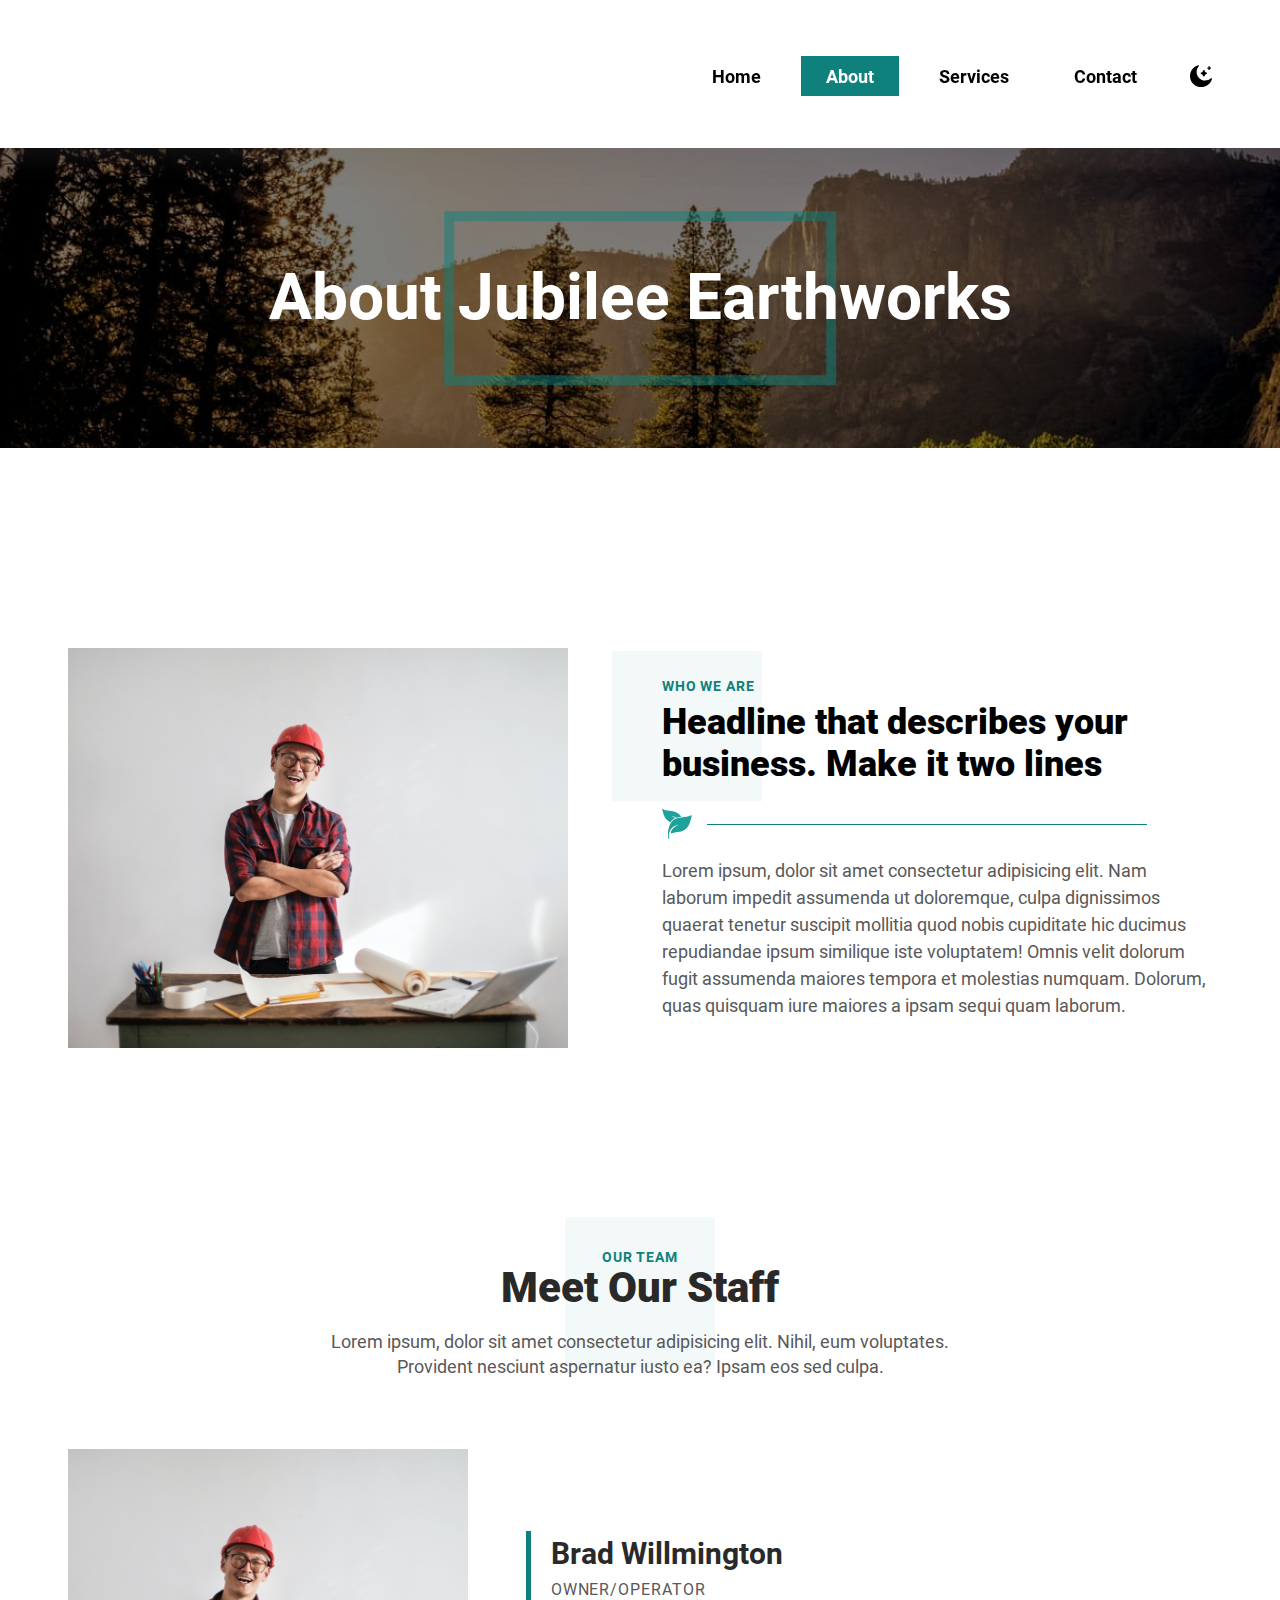
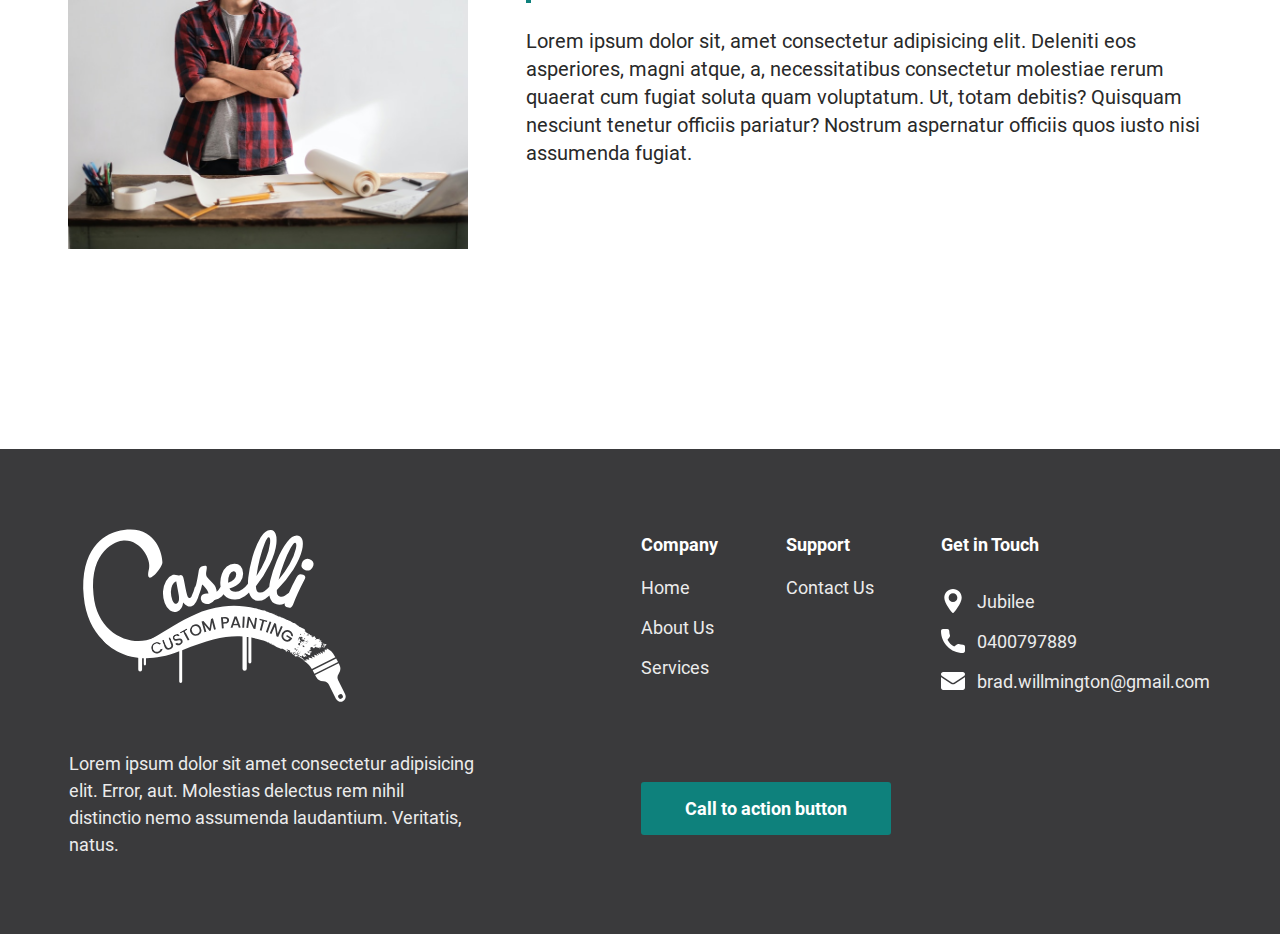
==== commit 7fcc7b99: "Add in contact information" ====
--- a/about.html
+++ b/about.html
@@ -19,33 +19,32 @@
     <meta property="og:image:secure_url" content=""/>
 
     <!--Favicons-->
-    <link rel="apple-touch-icon" sizes="180x180" href="/apple-touch-icon.png">
-    <link rel="icon" type="image/png" sizes="32x32" href="/favicon-32x32.png?v1">
-    <link rel="icon" type="image/png" sizes="16x16" href="/favicon-16x16.png">
-    <link rel="manifest" href="/site.webmanifest">
+    <link rel="apple-touch-icon" sizes="180x180" href="./apple-touch-icon.png">
+    <link rel="icon" type="./image/png" sizes="32x32" href="./favicon-32x32.png?v1">
+    <link rel="icon" type="./image/png" sizes="16x16" href="./favicon-16x16.png">
+    <link rel="manifest" href="./site.webmanifest">
     <meta name="msapplication-TileColor" content="#da532c">
     <meta name="theme-color" content="#ffffff">
 
     <!-- CSS -->
-    <link rel="stylesheet" href="/css/root.css">
-    <link rel="stylesheet" href="/css/about.css">
-    <link rel="stylesheet" href="/css/dark.css">
-    <link rel="stylesheet" href="/css/dark-root-styles.css">
+    <link rel="stylesheet" href="./css/root.css">
+    <link rel="stylesheet" href="./css/about.css">
+    <link rel="stylesheet" href="./css/dark.css">
+    <link rel="stylesheet" href="./css/dark-root-styles.css">
 
     <title></title>
 </head>
 <body>
 
-    <a class="skip" aria-label="skip to main content" href="index.html#main">Click To Skip To Main</a>
+    <a class="skip" aria-label="skip to main content" href="./index.html#main">Click To Skip To Main</a>
 
     <header>
 
         <!-- Mobile Nav Strip -->
         <div class="mobile-wrapper">
             <div class="mobile-nav container mobile-nav-container">
-                <img class="light" id="mobile-logo" src="/images/logo.svg" alt="mobile_company_logo" height="60">
-
-                <img class="dark" id="mobile-logo" src="/images/logo-white.svg" alt="mobile_company_logo" height="60">
+                <!-- <img class="light" id="mobile-logo" src="./images/logo.svg" alt="mobile_company_logo" height="60"> -->
+                <!-- <img class="dark" id="mobile-logo" src="./images/logo-white.svg" alt="mobile_company_logo" height="60"> -->
 
                 <!-- Hamburger Menu -->
                 <button aria-label="open the menu" id="menu-button" class="hamburger hamburger--spring" onclick="toggleNav()" type="button">
@@ -63,22 +62,22 @@
         <nav>
             <div class="navbar-menu">
                 <div id="side-menu" class=" side-nav">
-                    <a class="nav-logo" href="/index.html">
-                        <img class="light" aria-hidden="true" decoding="async" src="images/logo.svg" alt="compnay logo" height="80">
-                        <img class="dark" aria-hidden="true" decoding="async" src="images/logo-white.svg" alt="compnay logo" height="80">
+                    <a class="nav-logo" href="./index.html">
+                        <!-- <img class="light" aria-hidden="true" decoding="async" src="./images/logo.svg" alt="compnay logo" height="80"> -->
+                        <!-- <img class="dark" aria-hidden="true" decoding="async" src="./images/logo-white.svg" alt="compnay logo" height="80"> -->
                     </a>
                     <ul id="on-top" class="navbar-links">
-                        <li class="nav-li"><a class="link" href="/index.html">Home</a></li>
-                        <li class="nav-li"><a id="active-menu" class="link" href="/about.html">About</a></li>
-                        <li class="nav-li"><a class="link" href="index.html#services">Services</a></li>
+                        <li class="nav-li"><a class="link" href="./index.html">Home</a></li>
+                        <li class="nav-li"><a id="active-menu" class="link" href="./about.html">About</a></li>
+                        <li class="nav-li"><a class="link" href="./index.html#services">Services</a></li>
                         <!-- <li class="nav-li"><a class="link" href="html/portfolio.html">Portfolio</a></li> -->
-                        <li class="nav-li"><a class="link" href="/testimonials.html">Testimonials</a></li>
-                        <li class="nav-li"><a class="link" href="/contact.html">Contact</a></li>
+                        <!-- <li class="nav-li"><a class="link" href="./testimonials.html">Testimonials</a></li> -->
+                        <li class="nav-li"><a class="link" href="./contact.html">Contact</a></li>
                     </ul>
                 </div>
                 <button class="dark-mode-button top-dark-mode-button" aria-label="dark mode toggle">
-                    <img class="moon" aria-hidden="true" src="/images/moon.svg" alt="" width="24" height="24">
-                    <img class="sun" aria-hidden="true" src="/images/sun.svg" alt="" width="24" height="24">
+                    <img class="moon" aria-hidden="true" src="./images/moon.svg" alt="" width="24" height="24">
+                    <img class="sun" aria-hidden="true" src="./images/sun.svg" alt="" width="24" height="24">
                 </button>
             </div>
         </nav>
@@ -91,7 +90,7 @@
         <!-- ============================================ -->
     
         <section id="int-hero">
-            <h1 id="home-h">About Company</h2>
+            <h1 id="home-h">About Jubilee Earthworks</h2>
         </section>
 
         <!-- ============================================ -->
@@ -101,7 +100,7 @@
         <section id="about-content" class="section">
             <div class="container">
                 <div class="image">
-                    <img decoding="async" src="/images/about-image.jpg" alt="" width="" height="">
+                    <img decoding="async" src="./images/about-image.jpg" alt="" width="" height="">
                 </div>
                 <div class="content">
                     <span class="topper">Who We Are</span>
@@ -130,59 +129,17 @@
             <div class="container">
                 <div class="member">
                     <div class="image">
-                        <img decoding="async" src="/images/about-image.jpg" alt="" width="" height="">
+                        <img decoding="async" src="./images/about-image.jpg" alt="" width="" height="">
                     </div>
                     <div class="content">
                         <div class="desc">
-                            <h3>Brad Pitt</h3>
+                            <h3>Brad Willmington</h3>
                             <span class="title">Owner/Operator</span></div>
                         <p>
                             Lorem ipsum dolor sit, amet consectetur adipisicing elit. Deleniti eos asperiores, magni atque, a, necessitatibus consectetur molestiae rerum quaerat cum fugiat soluta quam voluptatum. Ut, totam debitis? Quisquam nesciunt tenetur officiis pariatur? Nostrum aspernatur officiis quos iusto nisi assumenda fugiat.
                         </p>
                     </div>
                 </div>
-                <div class="member">
-                    <div class="image">
-                        <img decoding="async" src="/images/about-image.jpg" alt="" width="" height="">
-                    </div>
-                    <div class="content">
-                        <div class="desc">
-                            <h3>Gus Chuggins</h3>
-                            <span class="title">Office Administrator/LVN</span>
-                        </div>
-                        <p>
-                            Lorem ipsum dolor sit, amet consectetur adipisicing elit. Deleniti eos asperiores, magni atque, a, necessitatibus consectetur molestiae rerum quaerat cum fugiat soluta quam voluptatum. Ut, totam debitis? Quisquam nesciunt tenetur officiis pariatur? Nostrum aspernatur officiis quos iusto nisi assumenda fugiat. 
-                        </p>
-                    </div>
-                </div>
-                <div class="member">
-                    <div class="image">
-                        <img loading="lazy" decoding="async" src="/images/about-image.jpg" alt="" width="" height="">
-                    </div>
-                    <div class="content">
-                        <div class="desc">
-                            <h3>Rip Magnificant</h3>
-                            <span class="title">PMHNP-BC</span>
-                        </div>
-                        <p>
-                            Lorem ipsum dolor sit, amet consectetur adipisicing elit. Deleniti eos asperiores, magni atque, a, necessitatibus consectetur molestiae rerum quaerat cum fugiat soluta quam voluptatum. Ut, totam debitis? Quisquam nesciunt tenetur officiis pariatur? Nostrum aspernatur officiis quos iusto nisi assumenda fugiat.
-                        </p>
-                    </div>
-                </div>
-                <div class="member">
-                    <div class="image">
-                        <img loading="lazy" decoding="async" src="/images/about-image.jpg" alt="" width="" height="">
-                    </div>
-                    <div class="content">
-                        <div class="desc">
-                            <h3>Armie Sledgehammer</h3>
-                            <span class="title">PMHNP-BC</span>
-                        </div>
-                        <p>
-                            Lorem ipsum dolor sit, amet consectetur adipisicing elit. Deleniti eos asperiores, magni atque, a, necessitatibus consectetur molestiae rerum quaerat cum fugiat soluta quam voluptatum. Ut, totam debitis? Quisquam nesciunt tenetur officiis pariatur? Nostrum aspernatur officiis quos iusto nisi assumenda fugiat.
-                        </p>
-                    </div>
-                </div>
             </div>
         </section>
         
@@ -195,7 +152,7 @@
     <footer id="footer">
         <div class="container">
             <div class="left-section">
-                <a class="logo" href="/index.html"><img loading="lazy" decoding="async" src="/images/logo-white.svg" alt="logo" width="293" height="91"></a>
+                <a class="logo" href="./index.html"><img loading="lazy" decoding="async" src="/images/logo-white.svg" alt="logo" width="293" height="91"></a>
                 <p>
                     Lorem ipsum dolor sit amet consectetur adipisicing elit. Error, aut. Molestias delectus rem nihil distinctio nemo assumenda laudantium. Veritatis, natus.
                 </p>
@@ -204,19 +161,19 @@
                 <div class="lists">
                     <ul>
                         <li><h2>Company</h2></li>
-                        <li><a href="/index.html">Home</a></li>
-                        <li><a href="/about.html">About Us</a></li>
-                        <li><a href="/contact.html">Services</a></li>
+                        <li><a href="./index.html">Home</a></li>
+                        <li><a href="./about.html">About Us</a></li>
+                        <li><a href="./contact.html">Services</a></li>
                     </ul>
                     <ul>
                         <li><h2>Support</h2></li>
-                        <li><a href="/contact.html">Contact Us</a></li>
+                        <li><a href="./contact.html">Contact Us</a></li>
                     </ul>
                     <ul>
                         <li><h2>Get in Touch</h2></li>
-                        <li><img loading="lazy" decoding="async" src="/images/pin.svg" alt="" width="24" height="24"><a href="" target="_blank">Somewhere, Tx</a></li>
-                        <li><img loading="lazy" decoding="async" src="/images/footer-phone.svg" alt="" width="24" height="24"><a href="tel:555-213-9120">(555) 213-9120</a></li>
-                        <li><img loading="lazy" decoding="async" src="/images/email.svg" alt="" width="24" height="24"><a href="mailto:info@email.com">info@email.com</a></li>
+                        <li><img loading="lazy" decoding="async" src="./images/pin.svg" alt="" width="24" height="24"><a href="" target="_blank">Jubilee</a></li>
+                        <li><img loading="lazy" decoding="async" src="./images/footer-phone.svg" alt="" width="24" height="24"><a href="tel:0400797889">0400797889</a></li>
+                        <li><img loading="lazy" decoding="async" src="./images/email.svg" alt="" width="24" height="24"><a href="brad.willmington@gmail.com">brad.willmington@gmail.com</a></li>
                     </ul>
                 </div>
     
@@ -244,6 +201,6 @@
         }
     </script>
 
-    <script defer src="/app.js"></script>
+    <script defer src="./app.js"></script>
 </body>
-</html>+</html>
--- a/css/root.css
+++ b/css/root.css
@@ -531,10 +531,12 @@
     position: absolute;
     left: 0px;
     height: 6em;
-    width: 9em;
+    width: 17.5em;
     top: 50%;
     transform: translateY(-50%);
-    padding: 0;
+    padding-top: 4%;
+    padding-left: 0px;
+    font-size: 20px;
   }
   .navbar-menu .nav-logo:before {
     display: none;
--- a/css/dark.css
+++ b/css/dark.css
@@ -31,6 +31,9 @@
   body.dark-mode #hero h1 {
     color: #fff;
   }
+  body.dark-mode #hero li {
+    color: #fff;
+  }
   body.dark-mode #hero .call-now .light {
     display: none;
   }
--- a/css/dark-root-styles.css
+++ b/css/dark-root-styles.css
@@ -15,15 +15,9 @@
     border: none;
     height: 1.2em;
     width: 1.2em;
-    display: -webkit-box;
-    display: -ms-flexbox;
     display: flex;
-    -webkit-box-pack: center;
-        -ms-flex-pack: center;
-            justify-content: center;
-    -webkit-box-align: center;
-        -ms-flex-align: center;
-            align-items: center;
+    justify-content: center;
+    align-items: center;
   }
   .dark-mode-button:before {
     content: '';
@@ -35,11 +29,9 @@
     opacity: 1;
     top: 50%;
     left: 50%;
-    -webkit-transform: translate(-50%, -50%);
-            transform: translate(-50%, -50%);
+    transform: translate(-50%, -50%);
     border-radius: 50%;
-    -webkit-box-shadow: rgba(27, 163, 156, 0.3) 0em 0.35em 1.45em 0em;
-            box-shadow: rgba(27, 163, 156, 0.3) 0em 0.35em 1.45em 0em;
+    box-shadow: rgba(27, 163, 156, 0.3) 0em 0.35em 1.45em 0em;
   }
   .dark-mode-button img {
     display: block;
@@ -48,17 +40,13 @@
     position: absolute;
   }
   .dark-mode-button .moon {
-    -webkit-transform: translateY(0px);
-            transform: translateY(0px);
-    -webkit-transition: .3s ease;
+    transform: translateY(0px);
     transition: .3s ease;
     opacity: 1;
     visibility: visible;
   }
   .dark-mode-button .sun {
-    -webkit-transform: translateY(30px);
-            transform: translateY(30px);
-    -webkit-transition: .3s ease;
+    transform: translateY(30px);
     transition: .3s ease;
     opacity: 0;
     visibility: hidden;
@@ -94,6 +82,7 @@
     right: 0.8em;
     z-index: 1000;
     -webkit-transition: 0.3s ease-in;
+    -o-transition: 0.3s ease-in;
     transition: 0.3s ease-in;
     z-index: 1001;
   }
@@ -129,17 +118,13 @@
     background: #000;
   }
   body.dark-mode .top-dark-mode-button .moon {
-    -webkit-transform: translateY(-30px);
-            transform: translateY(-30px);
-    -webkit-transition: .3s ease;
+    transform: translateY(-30px);
     transition: .3s ease;
     opacity: 0;
     visibility: hidden;
   }
   body.dark-mode .top-dark-mode-button .sun {
-    -webkit-transform: translateY(0);
-            transform: translateY(0);
-    -webkit-transition: .3s ease;
+    transform: translateY(0);
     transition: .3s ease;
     opacity: 1;
     visibility: visible;
@@ -160,6 +145,7 @@
   body.dark-mode .hamburger-inner::after {
     background: #fff;
     -webkit-transition: .3s ease;
+    -o-transition: .3s ease;
     transition: .3s ease;
   }
   body.dark-mode .hamburger-inner {
@@ -193,8 +179,7 @@
     position: absolute;
     left: auto;
     top: 50%;
-    -webkit-transform: translateY(-54%);
-            transform: translateY(-54%);
+    transform: translateY(-54%);
     right: 0em;
     z-index: 5000;
     height: 1.1em;
@@ -213,8 +198,7 @@
   }
   body.dark-mode:before {
     background: var(--dark);
-    -webkit-box-shadow: rgba(0, 0, 0, 0.3) 0em 0.35em 1.45em 0em;
-            box-shadow: rgba(0, 0, 0, 0.3) 0em 0.35em 1.45em 0em;
+    box-shadow: rgba(0, 0, 0, 0.3) 0em 0.35em 1.45em 0em;
   }
   body.dark-mode .navbar-menu img {
     display: block;
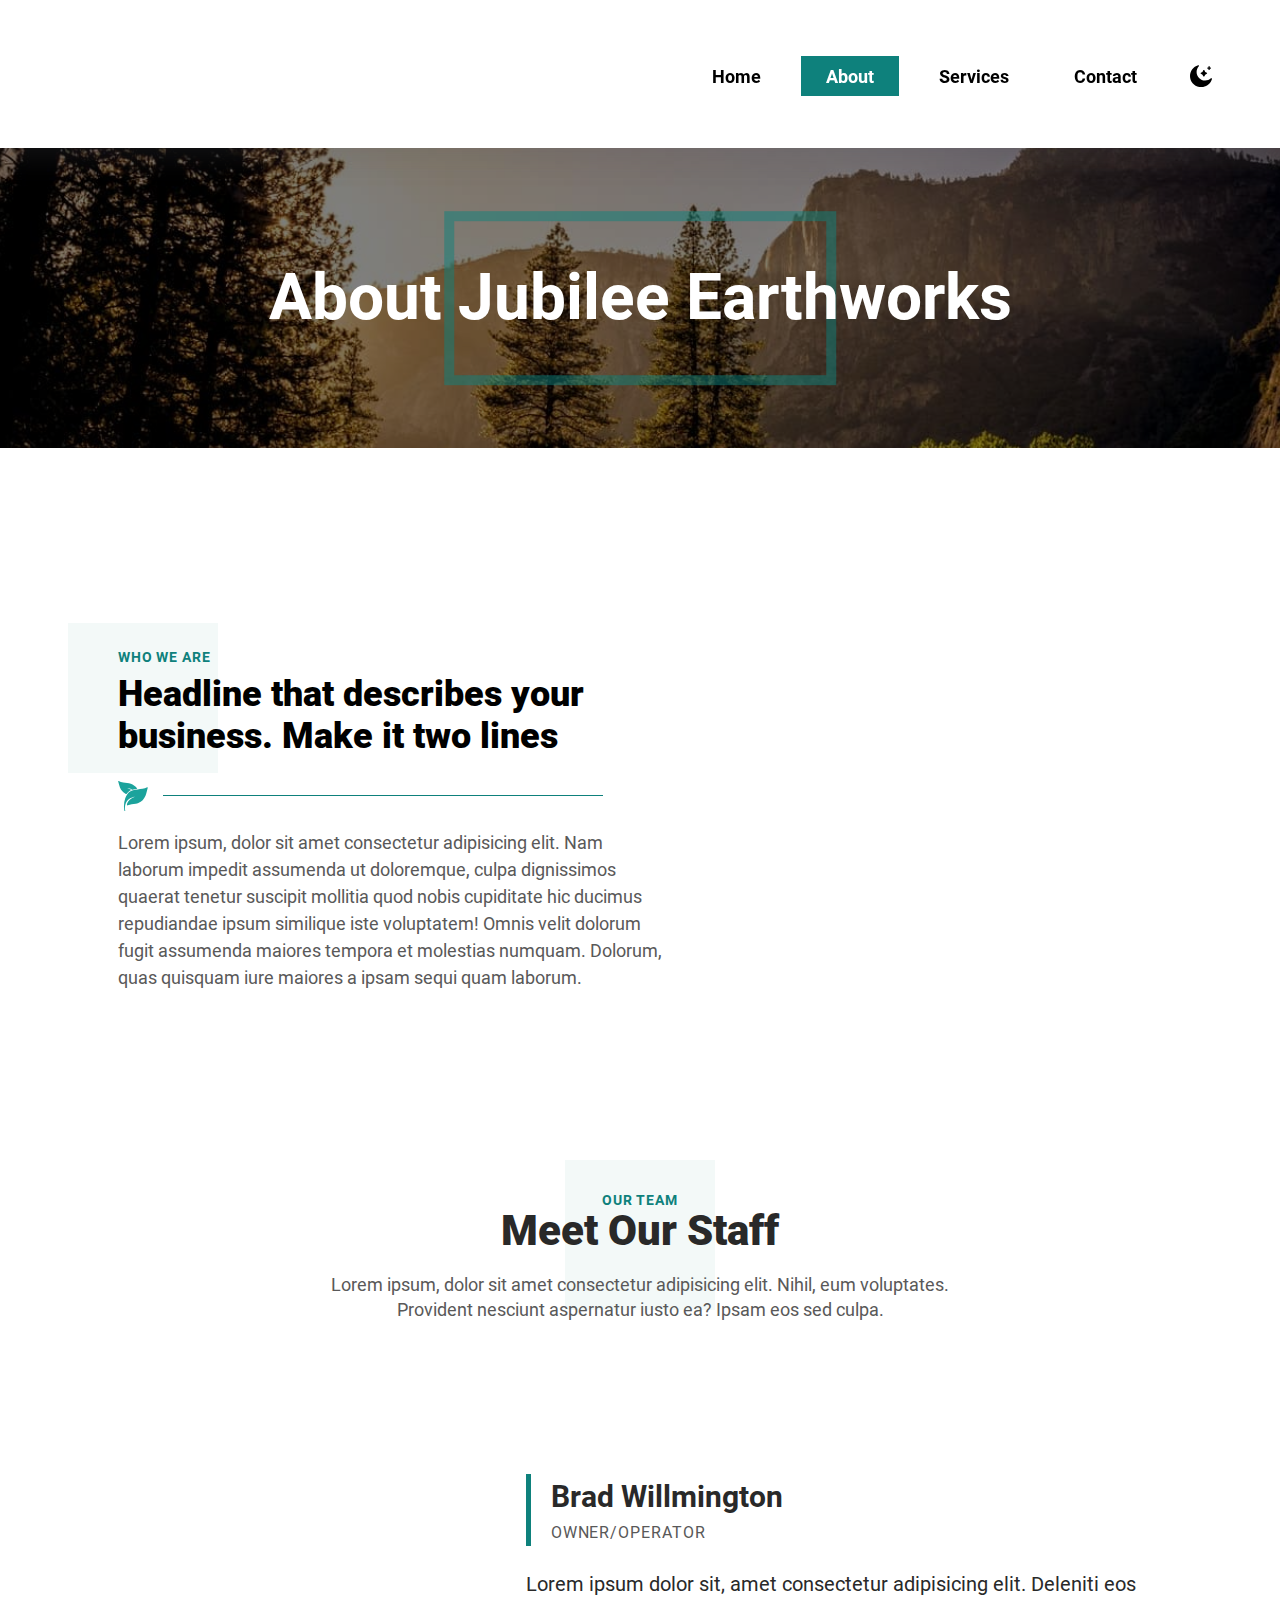
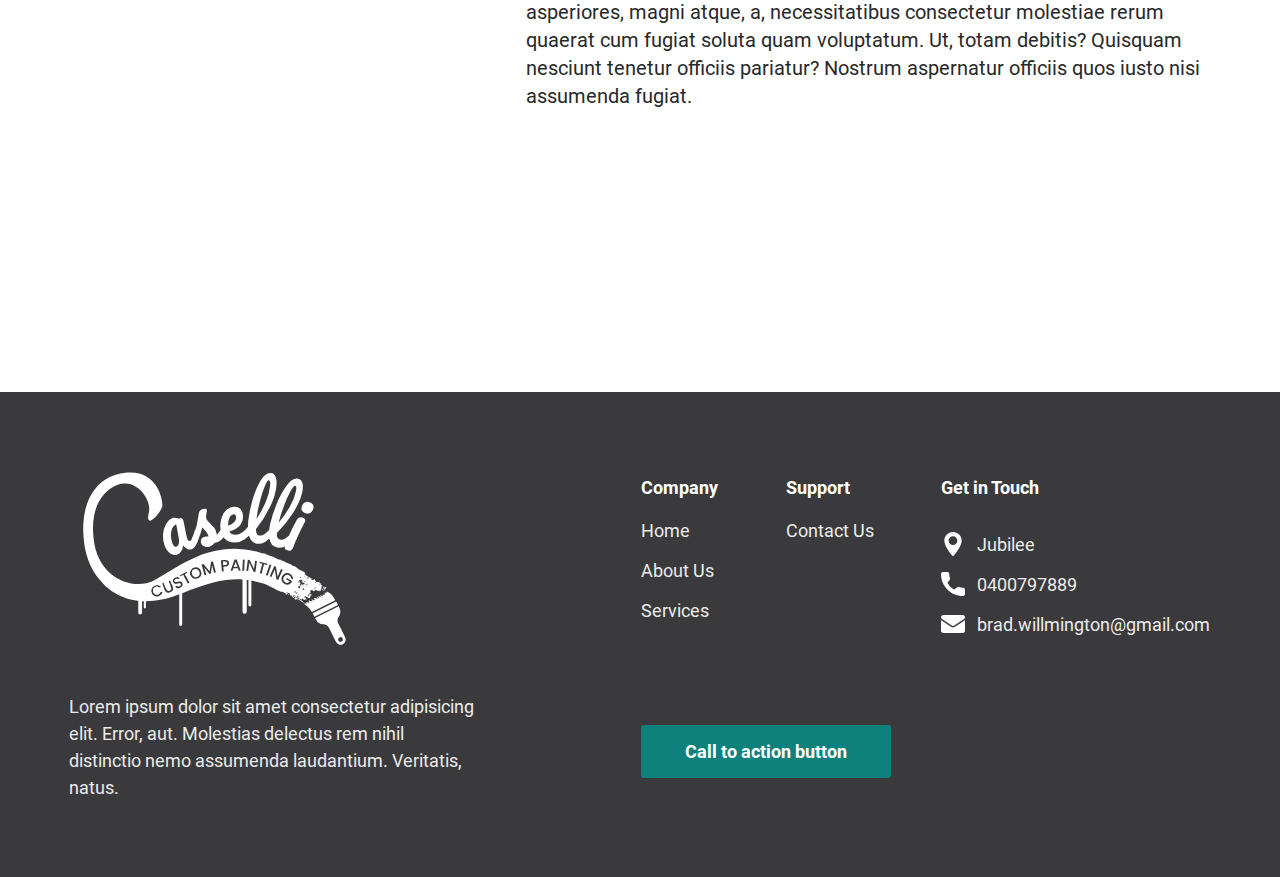
==== commit 2ecef60e: "Add correct file paths to the src and herfs" ====
--- a/about.html
+++ b/about.html
@@ -99,10 +99,7 @@
     
         <section id="about-content" class="section">
             <div class="container">
-                <div class="image">
-                    <img decoding="async" src="./images/about-image.jpg" alt="" width="" height="">
-                </div>
-                <div class="content">
+               <div class="content">
                     <span class="topper">Who We Are</span>
                     <h2>Headline that describes your business.  Make it two lines</h2>
                     <div aria-hidden="true" class="decoration">
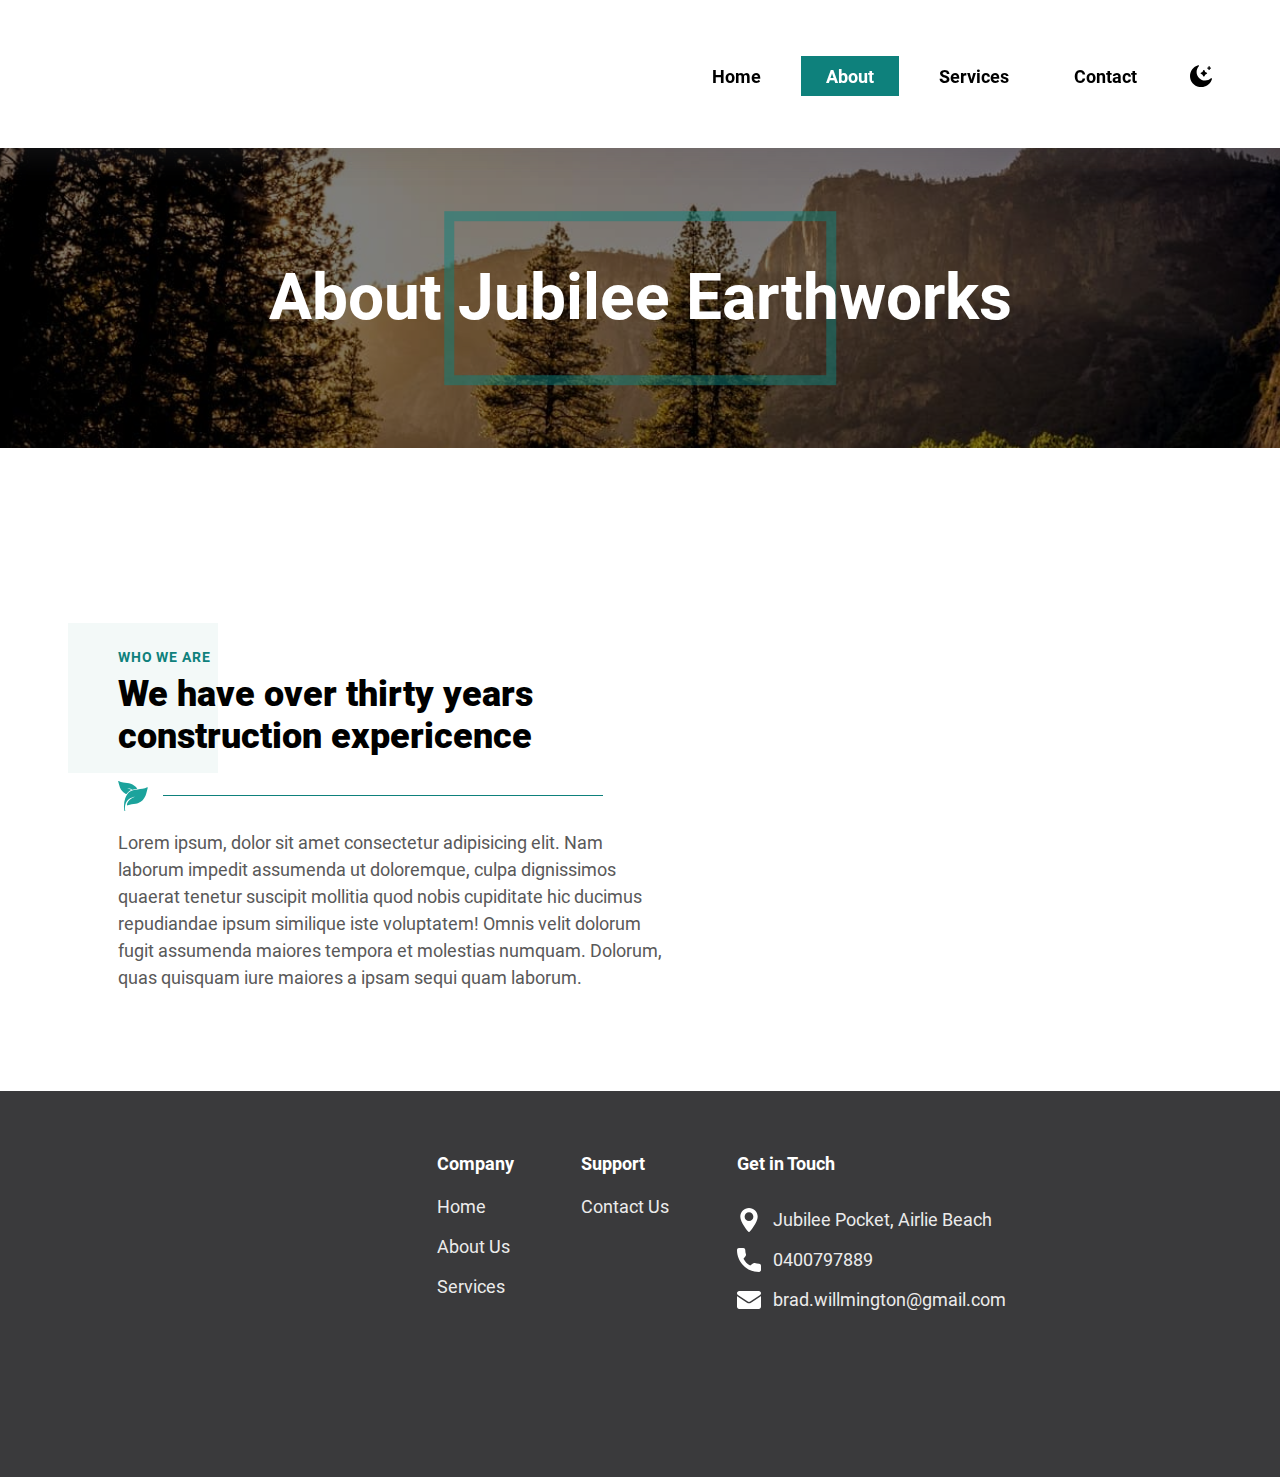
==== commit 71d2a68d: "Small styling changes" ====
--- a/about.html
+++ b/about.html
@@ -62,17 +62,12 @@
         <nav>
             <div class="navbar-menu">
                 <div id="side-menu" class=" side-nav">
-                    <a class="nav-logo" href="./index.html">
-                        <!-- <img class="light" aria-hidden="true" decoding="async" src="./images/logo.svg" alt="compnay logo" height="80"> -->
-                        <!-- <img class="dark" aria-hidden="true" decoding="async" src="./images/logo-white.svg" alt="compnay logo" height="80"> -->
-                    </a>
+                    <a class="nav-logo" href="./index.html"></a>
                     <ul id="on-top" class="navbar-links">
                         <li class="nav-li"><a class="link" href="./index.html">Home</a></li>
                         <li class="nav-li"><a id="active-menu" class="link" href="./about.html">About</a></li>
                         <li class="nav-li"><a class="link" href="./index.html#services">Services</a></li>
-                        <!-- <li class="nav-li"><a class="link" href="html/portfolio.html">Portfolio</a></li> -->
-                        <!-- <li class="nav-li"><a class="link" href="./testimonials.html">Testimonials</a></li> -->
-                        <li class="nav-li"><a class="link" href="./contact.html">Contact</a></li>
+                       <li class="nav-li"><a class="link" href="./contact.html">Contact</a></li>
                     </ul>
                 </div>
                 <button class="dark-mode-button top-dark-mode-button" aria-label="dark mode toggle">
@@ -101,7 +96,7 @@
             <div class="container">
                <div class="content">
                     <span class="topper">Who We Are</span>
-                    <h2>Headline that describes your business.  Make it two lines</h2>
+                    <h2>We have over thirty years construction expericence</h2>
                     <div aria-hidden="true" class="decoration">
                         <img src="/images/leaf.svg" alt="">
                         <div class="line"></div>
@@ -112,34 +107,7 @@
                 </div>
             </div>
         </section>
-
-        <!-- ============================================ -->
-        <!--                     Staff                    -->
-        <!-- ============================================ -->
-    
-        <section id="staff">
-            <span class="topper">Our Team</span>
-            <h2>Meet Our Staff</h2>
-            <p class="main-p">
-                Lorem ipsum, dolor sit amet consectetur adipisicing elit. Nihil, eum voluptates. Provident nesciunt aspernatur iusto ea? Ipsam eos sed culpa.
-            </p>
-            <div class="container">
-                <div class="member">
-                    <div class="image">
-                        <img decoding="async" src="./images/about-image.jpg" alt="" width="" height="">
-                    </div>
-                    <div class="content">
-                        <div class="desc">
-                            <h3>Brad Willmington</h3>
-                            <span class="title">Owner/Operator</span></div>
-                        <p>
-                            Lorem ipsum dolor sit, amet consectetur adipisicing elit. Deleniti eos asperiores, magni atque, a, necessitatibus consectetur molestiae rerum quaerat cum fugiat soluta quam voluptatum. Ut, totam debitis? Quisquam nesciunt tenetur officiis pariatur? Nostrum aspernatur officiis quos iusto nisi assumenda fugiat.
-                        </p>
-                    </div>
-                </div>
-            </div>
-        </section>
-        
+       
     </main>
 
     <!-- ============================================ -->
@@ -148,12 +116,6 @@
 
     <footer id="footer">
         <div class="container">
-            <div class="left-section">
-                <a class="logo" href="./index.html"><img loading="lazy" decoding="async" src="/images/logo-white.svg" alt="logo" width="293" height="91"></a>
-                <p>
-                    Lorem ipsum dolor sit amet consectetur adipisicing elit. Error, aut. Molestias delectus rem nihil distinctio nemo assumenda laudantium. Veritatis, natus.
-                </p>
-            </div>
             <div class="right-section">
                 <div class="lists">
                     <ul>
@@ -168,17 +130,12 @@
                     </ul>
                     <ul>
                         <li><h2>Get in Touch</h2></li>
-                        <li><img loading="lazy" decoding="async" src="./images/pin.svg" alt="" width="24" height="24"><a href="" target="_blank">Jubilee</a></li>
+                        <li><img loading="lazy" decoding="async" src="./images/pin.svg" alt="" width="24" height="24"><a href="" target="_blank">Jubilee Pocket, Airlie Beach</a></li>
                         <li><img loading="lazy" decoding="async" src="./images/footer-phone.svg" alt="" width="24" height="24"><a href="tel:0400797889">0400797889</a></li>
                         <li><img loading="lazy" decoding="async" src="./images/email.svg" alt="" width="24" height="24"><a href="brad.willmington@gmail.com">brad.willmington@gmail.com</a></li>
                     </ul>
                 </div>
     
-                <div class="buttons">
-                    <a class="button-solid" href="/contact.html" >
-                        Call to action button
-                    </a>
-                </div>
             </div>
         </div>
     </footer>
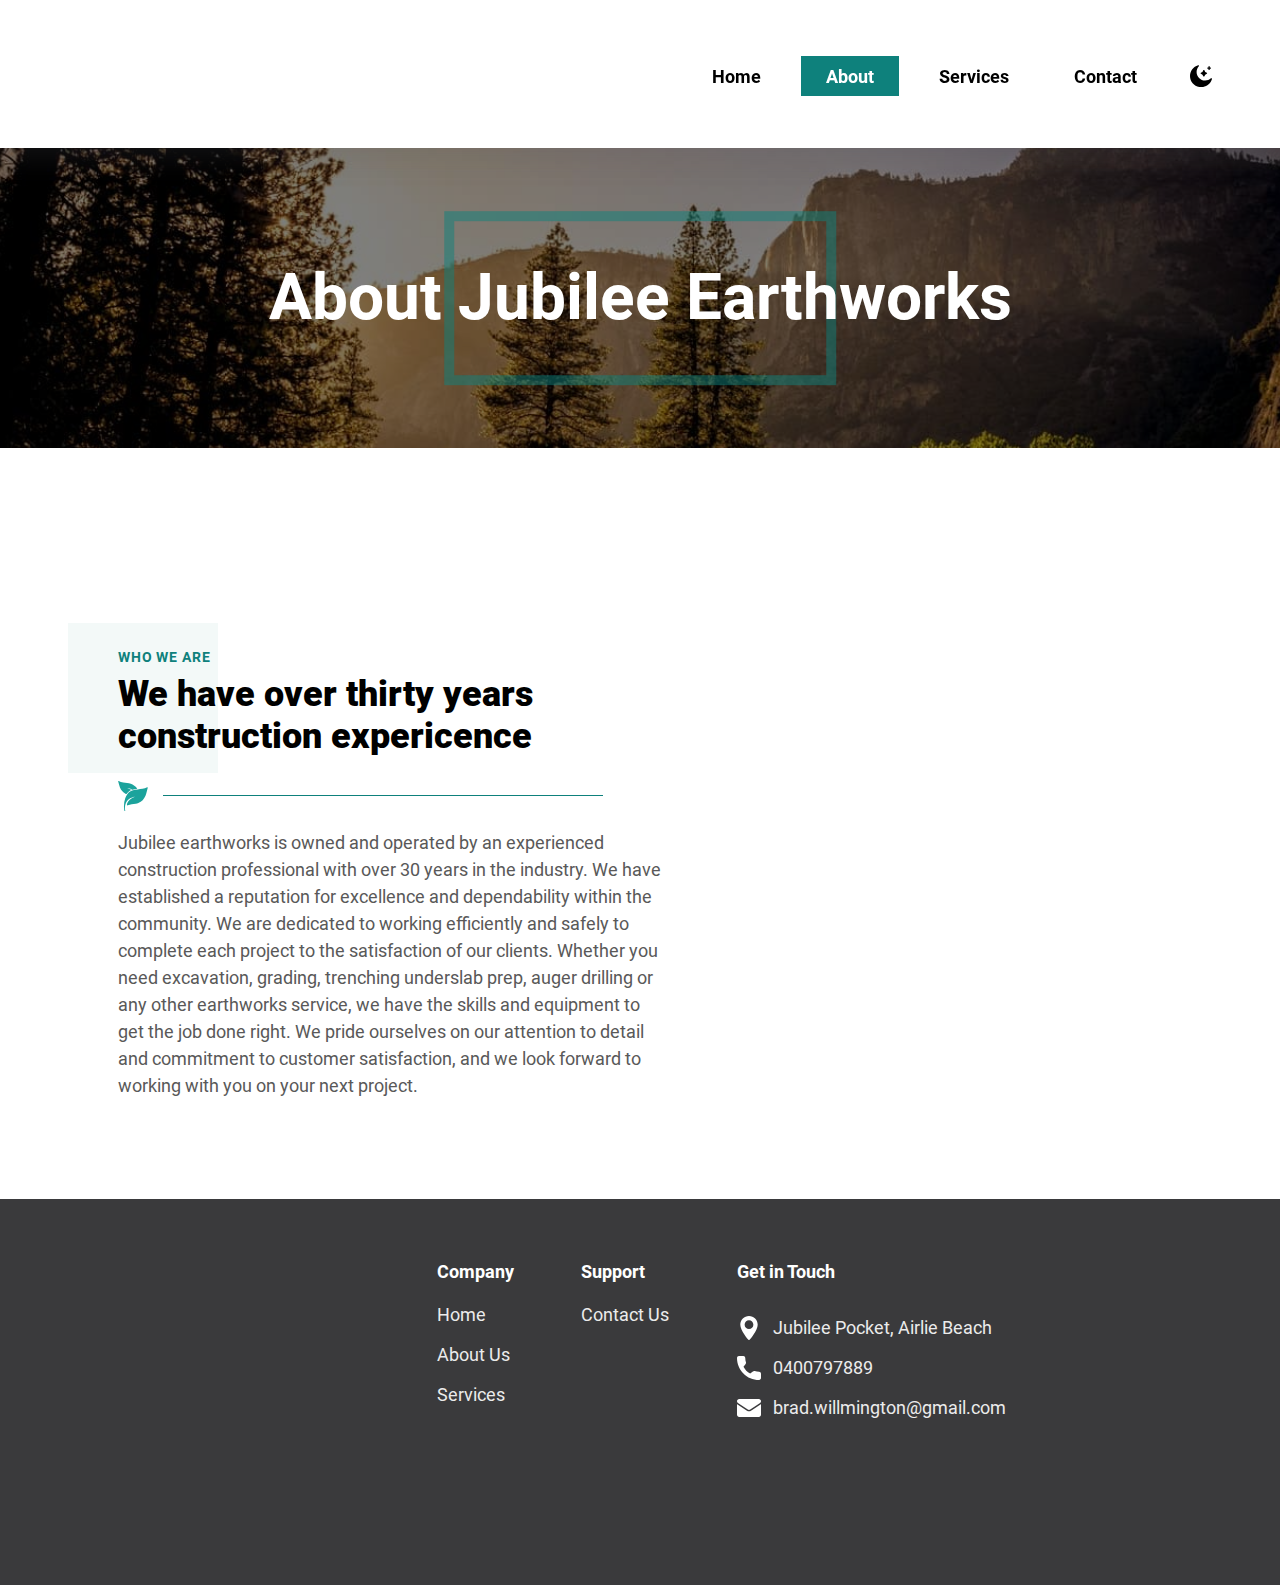
==== commit 98c8e540: "Update about us" ====
--- a/about.html
+++ b/about.html
@@ -101,9 +101,7 @@
                         <img src="/images/leaf.svg" alt="">
                         <div class="line"></div>
                     </div>
-                    <p>
-                        Lorem ipsum, dolor sit amet consectetur adipisicing elit. Nam laborum impedit assumenda ut doloremque, culpa dignissimos quaerat tenetur suscipit mollitia quod nobis cupiditate hic ducimus repudiandae ipsum similique iste voluptatem! Omnis velit dolorum fugit assumenda maiores tempora et molestias numquam. Dolorum, quas quisquam iure maiores a ipsam sequi quam laborum.   
-                    </p>
+                    <p>Jubilee earthworks is owned and operated by an experienced construction professional with over 30 years in the industry. We have established a reputation for excellence and dependability within the community. We are dedicated to working efficiently and safely to complete each project to the satisfaction of our clients. Whether you need excavation, grading, trenching underslab prep, auger drilling or any other earthworks service, we have the skills and equipment to get the job done right. We pride ourselves on our attention to detail and commitment to customer satisfaction, and we look forward to working with you on your next project.</p>
                 </div>
             </div>
         </section>
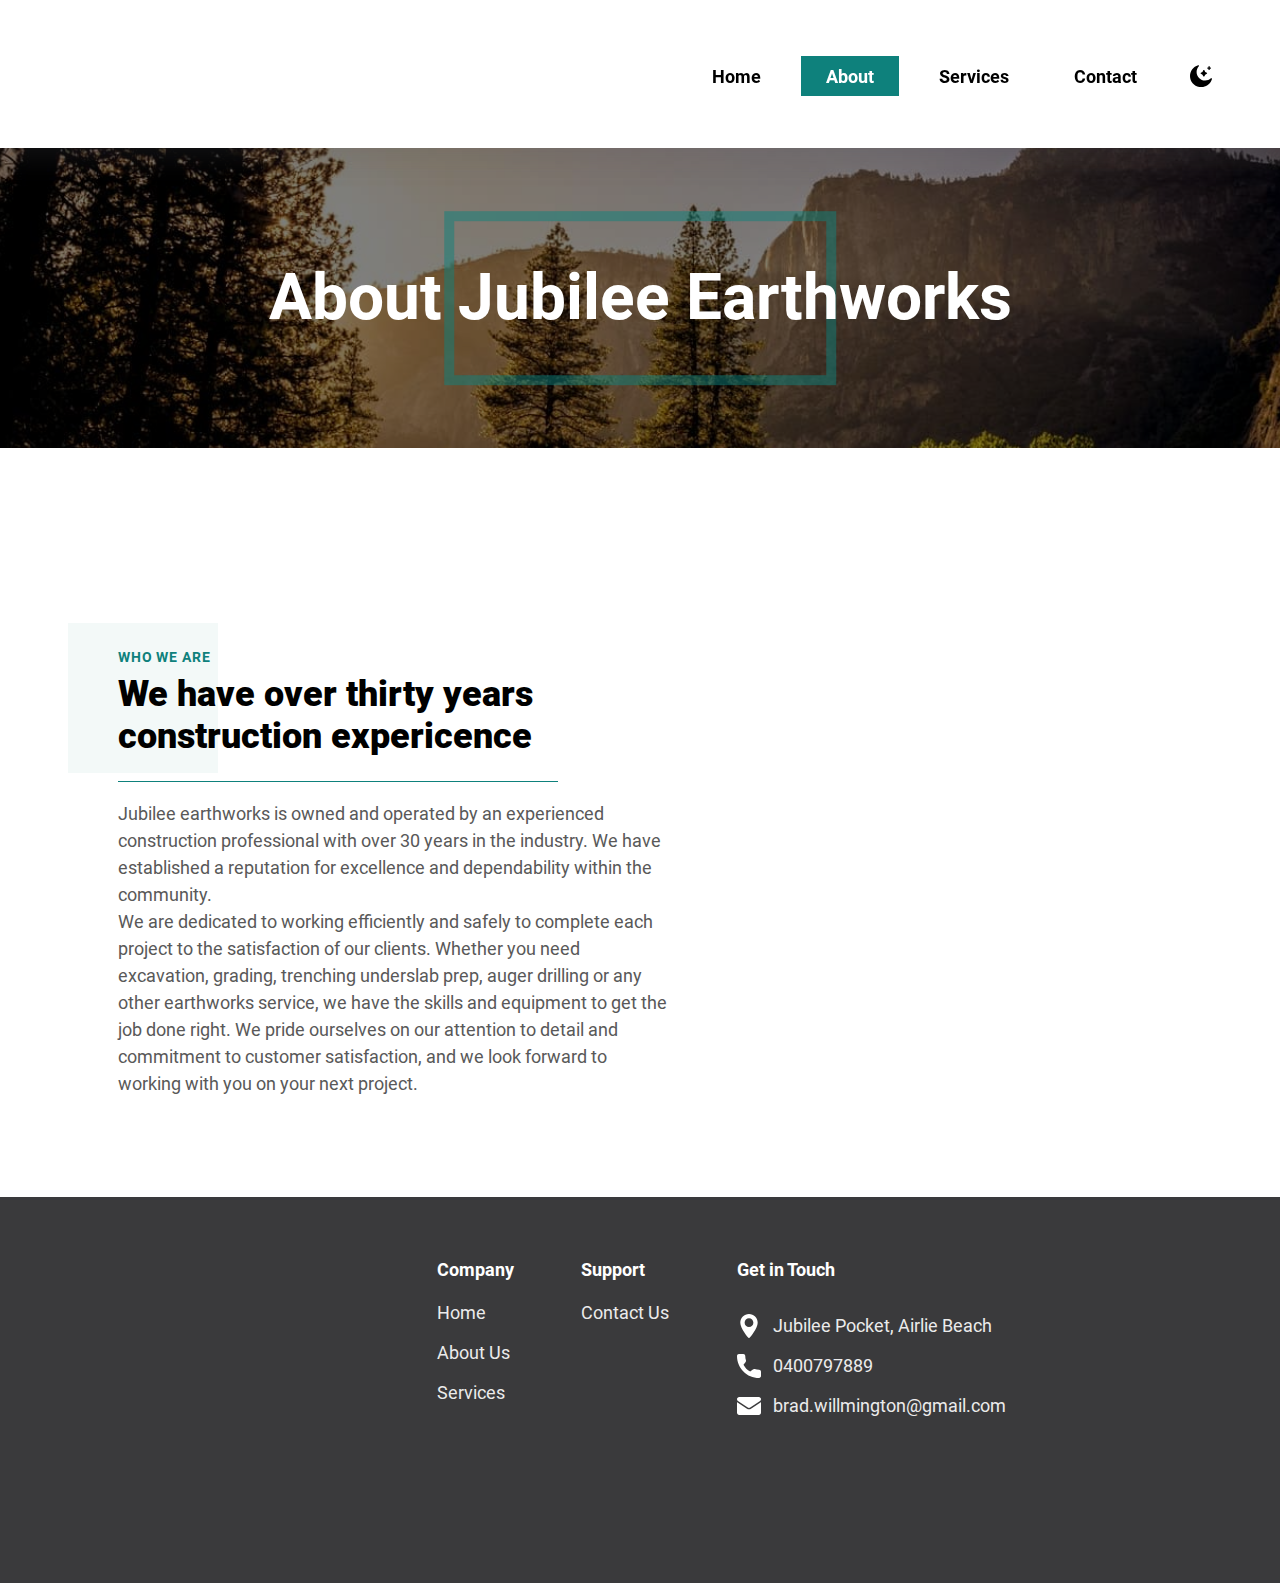
==== commit 28aeef16: "Update about us" ====
--- a/about.html
+++ b/about.html
@@ -98,10 +98,10 @@
                     <span class="topper">Who We Are</span>
                     <h2>We have over thirty years construction expericence</h2>
                     <div aria-hidden="true" class="decoration">
-                        <img src="/images/leaf.svg" alt="">
                         <div class="line"></div>
                     </div>
-                    <p>Jubilee earthworks is owned and operated by an experienced construction professional with over 30 years in the industry. We have established a reputation for excellence and dependability within the community. We are dedicated to working efficiently and safely to complete each project to the satisfaction of our clients. Whether you need excavation, grading, trenching underslab prep, auger drilling or any other earthworks service, we have the skills and equipment to get the job done right. We pride ourselves on our attention to detail and commitment to customer satisfaction, and we look forward to working with you on your next project.</p>
+                    <p>Jubilee earthworks is owned and operated by an experienced construction professional with over 30 years in the industry. We have established a reputation for excellence and dependability within the community.</p> 
+                    <p>We are dedicated to working efficiently and safely to complete each project to the satisfaction of our clients. Whether you need excavation, grading, trenching underslab prep, auger drilling or any other earthworks service, we have the skills and equipment to get the job done right. We pride ourselves on our attention to detail and commitment to customer satisfaction, and we look forward to working with you on your next project.</p>
                 </div>
             </div>
         </section>
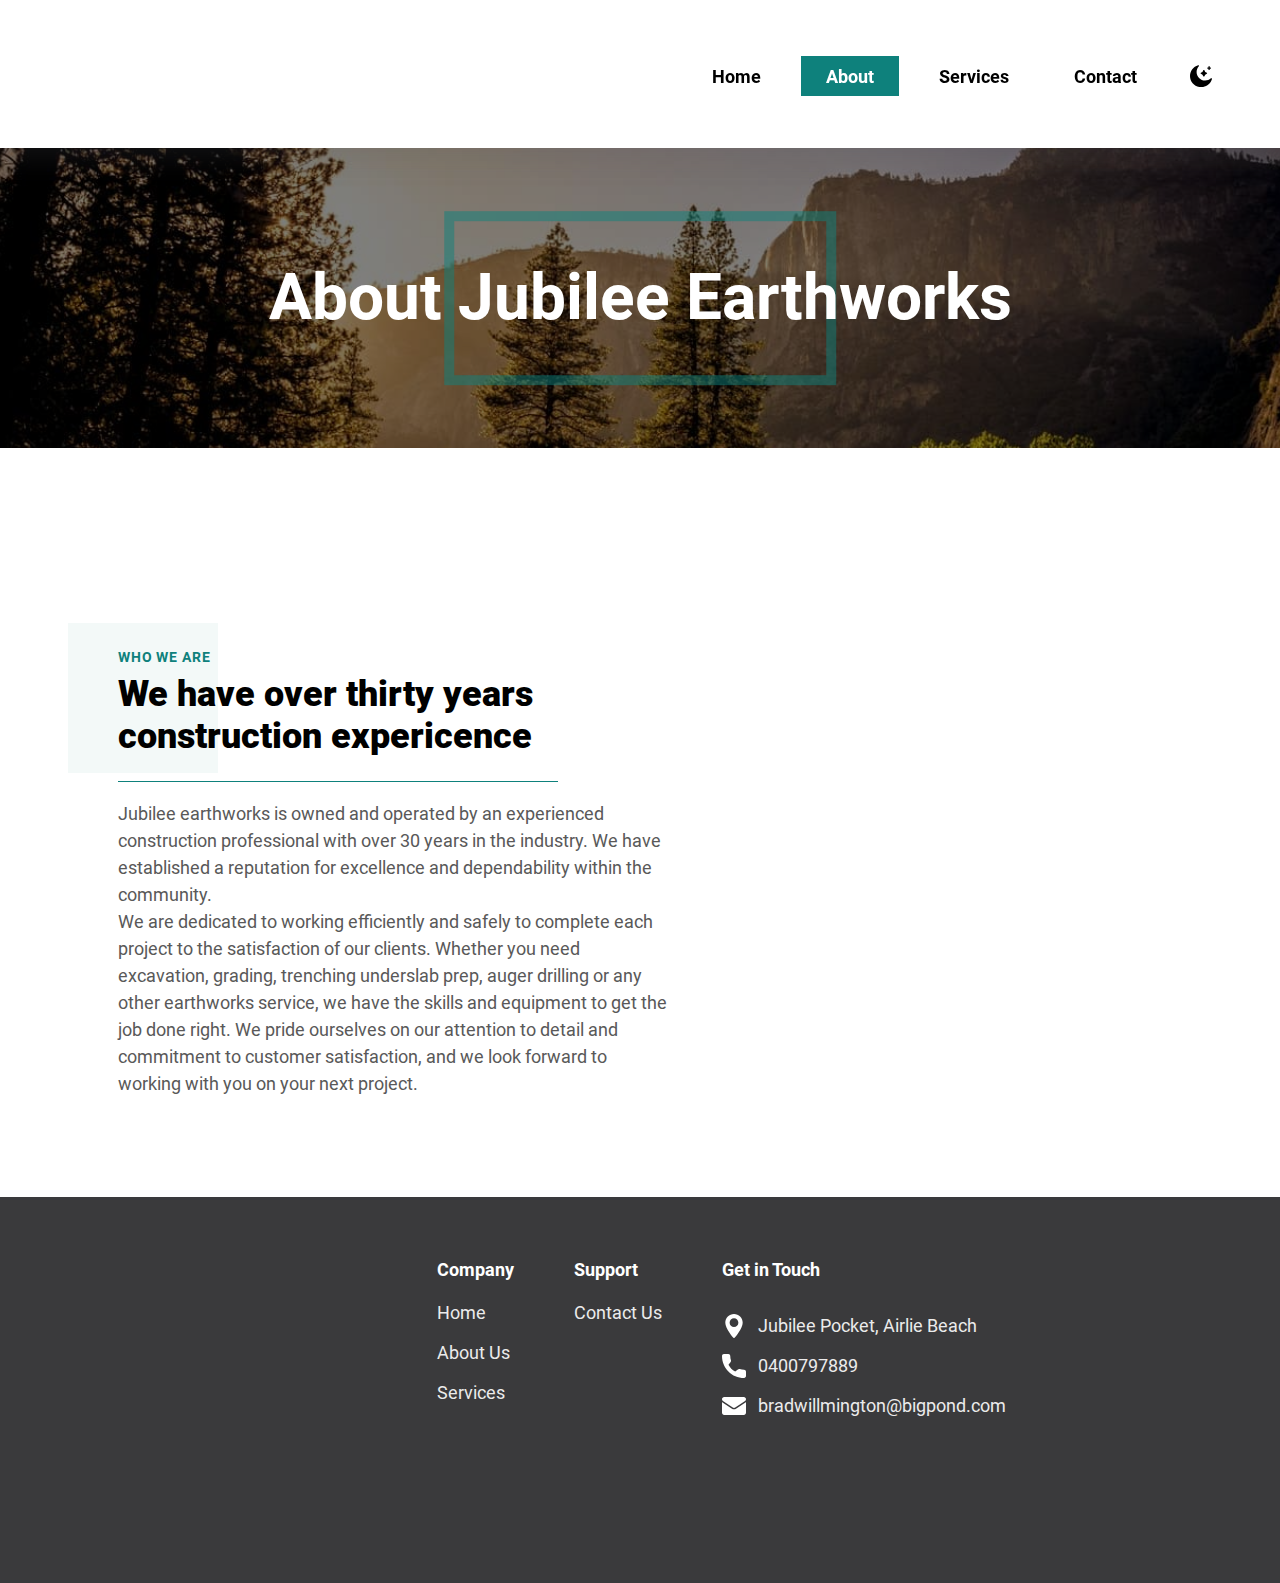
==== commit 3a6be8df: "Update email address" ====
--- a/about.html
+++ b/about.html
@@ -130,7 +130,7 @@
                         <li><h2>Get in Touch</h2></li>
                         <li><img loading="lazy" decoding="async" src="./images/pin.svg" alt="" width="24" height="24"><a href="" target="_blank">Jubilee Pocket, Airlie Beach</a></li>
                         <li><img loading="lazy" decoding="async" src="./images/footer-phone.svg" alt="" width="24" height="24"><a href="tel:0400797889">0400797889</a></li>
-                        <li><img loading="lazy" decoding="async" src="./images/email.svg" alt="" width="24" height="24"><a href="brad.willmington@gmail.com">brad.willmington@gmail.com</a></li>
+                        <li><img loading="lazy" decoding="async" src="./images/email.svg" alt="" width="24" height="24"><a href="bradwillmington@bigpond.com">bradwillmington@bigpond.com</a></li>
                     </ul>
                 </div>
     
